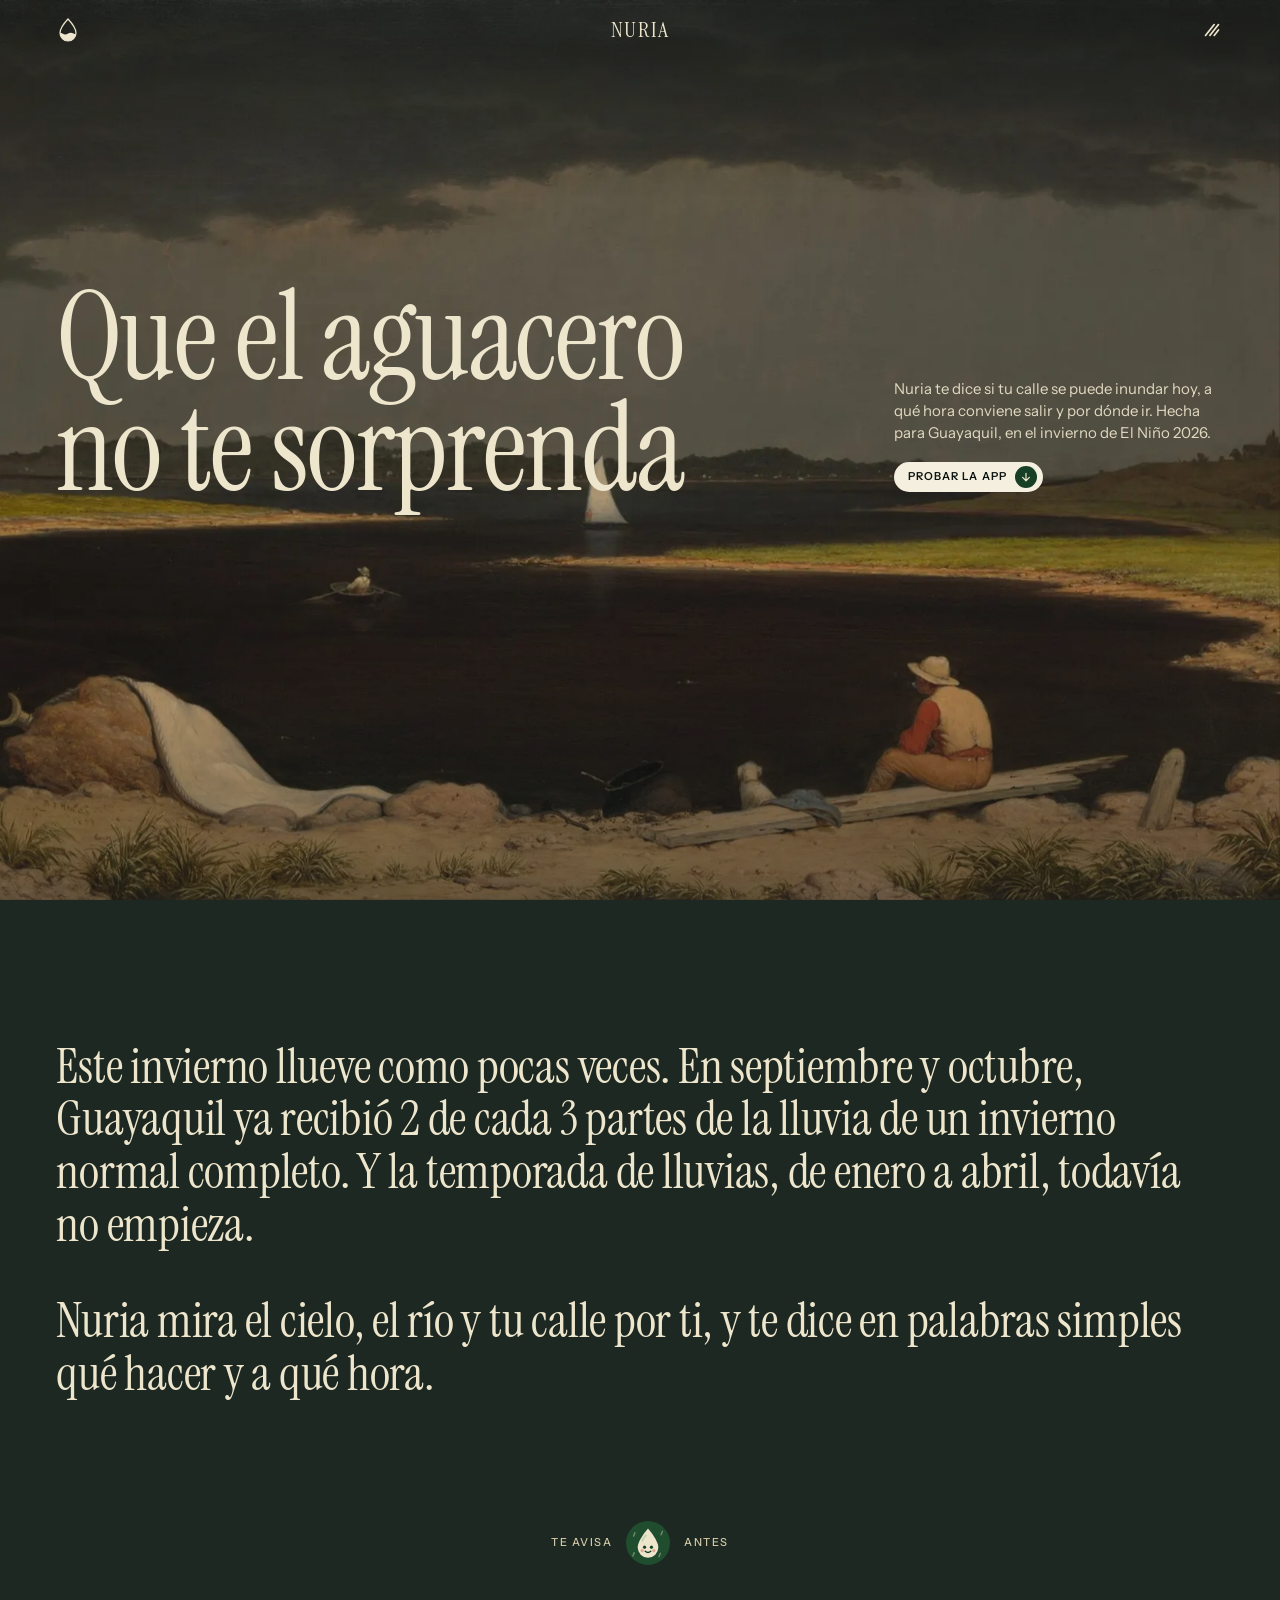
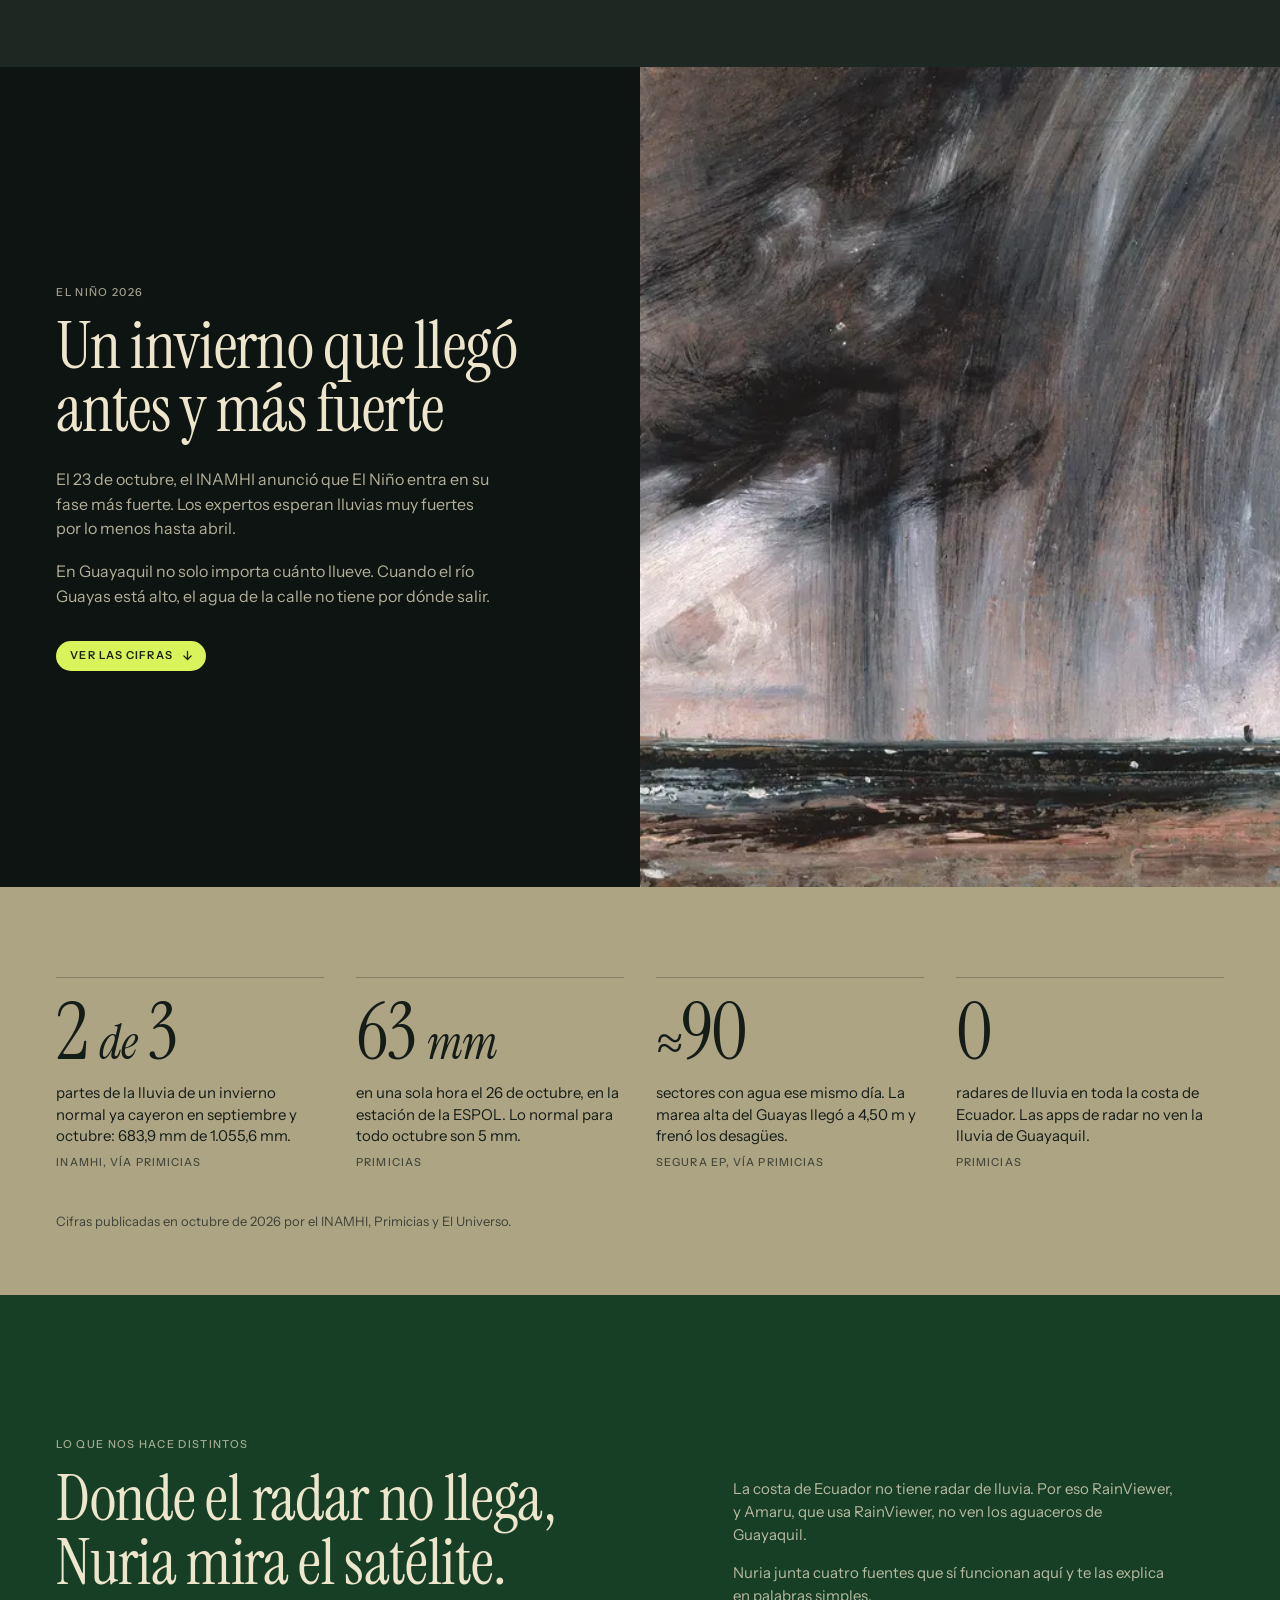
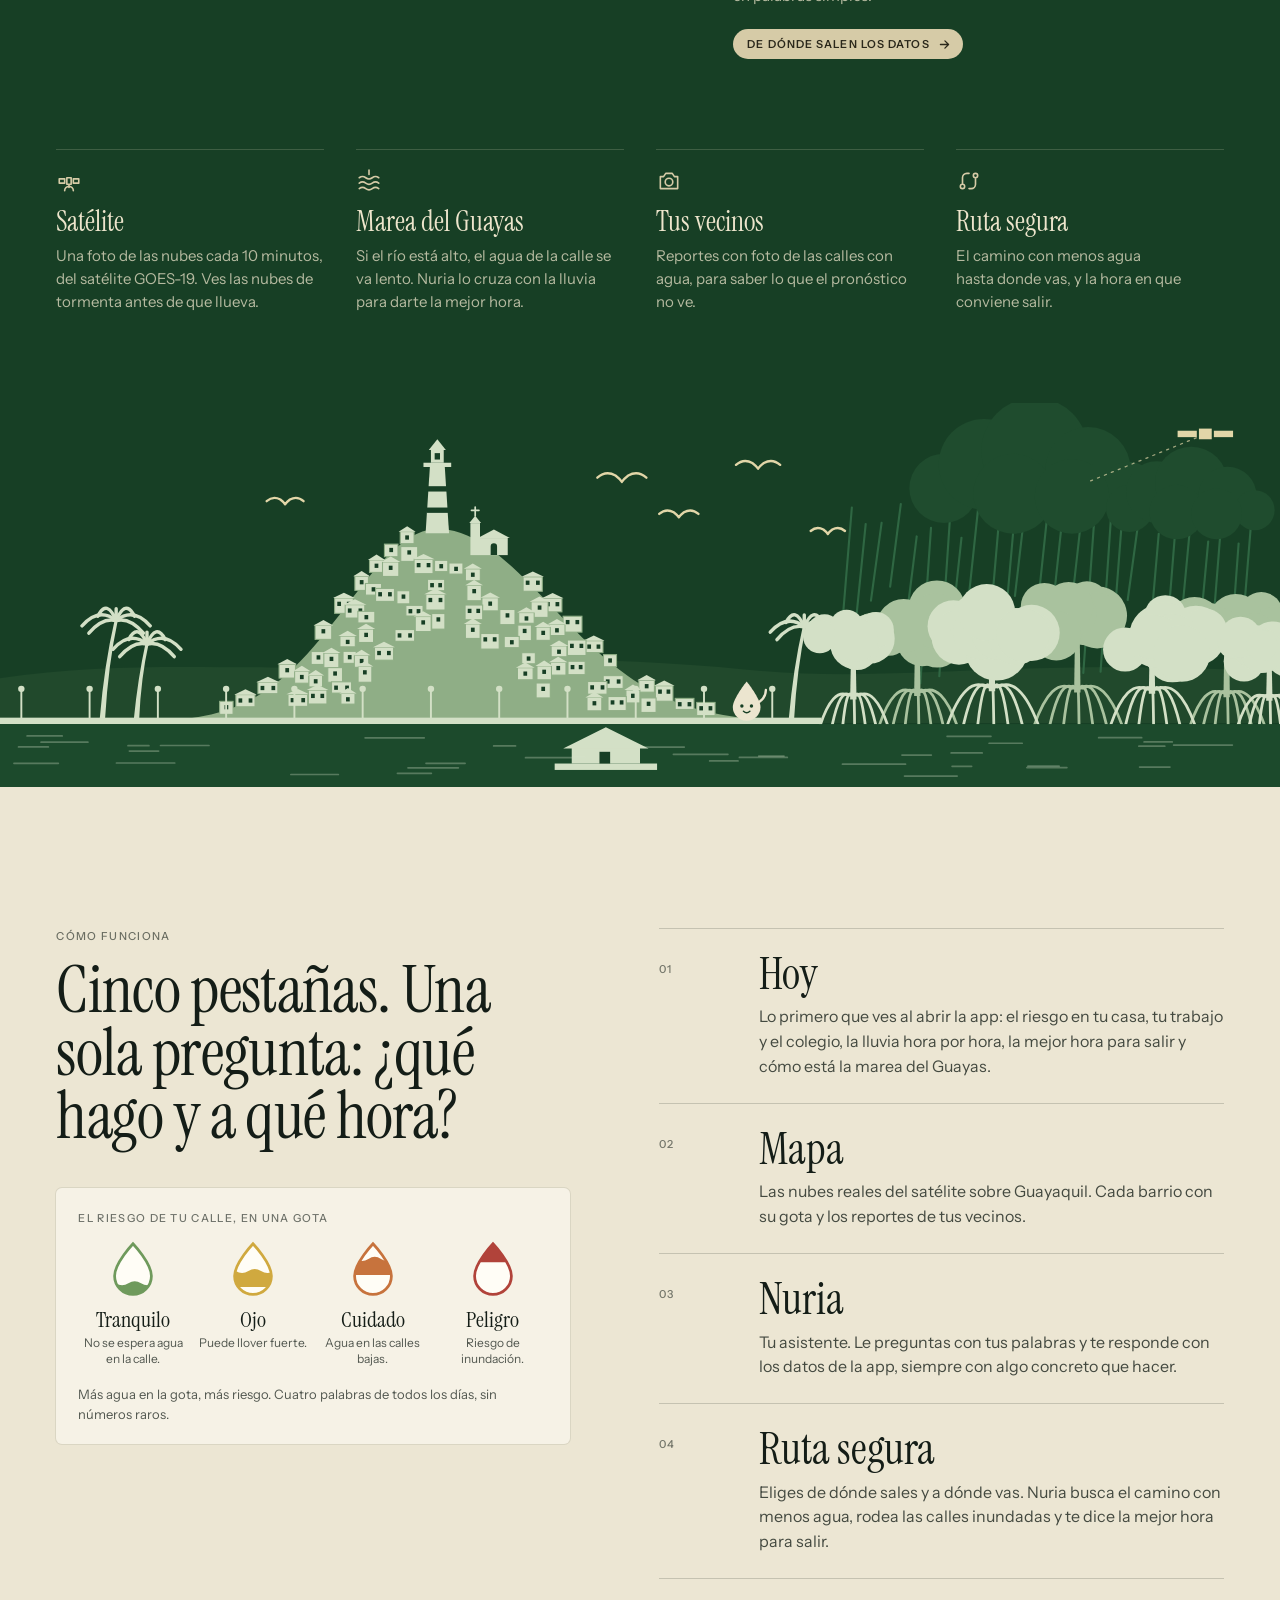
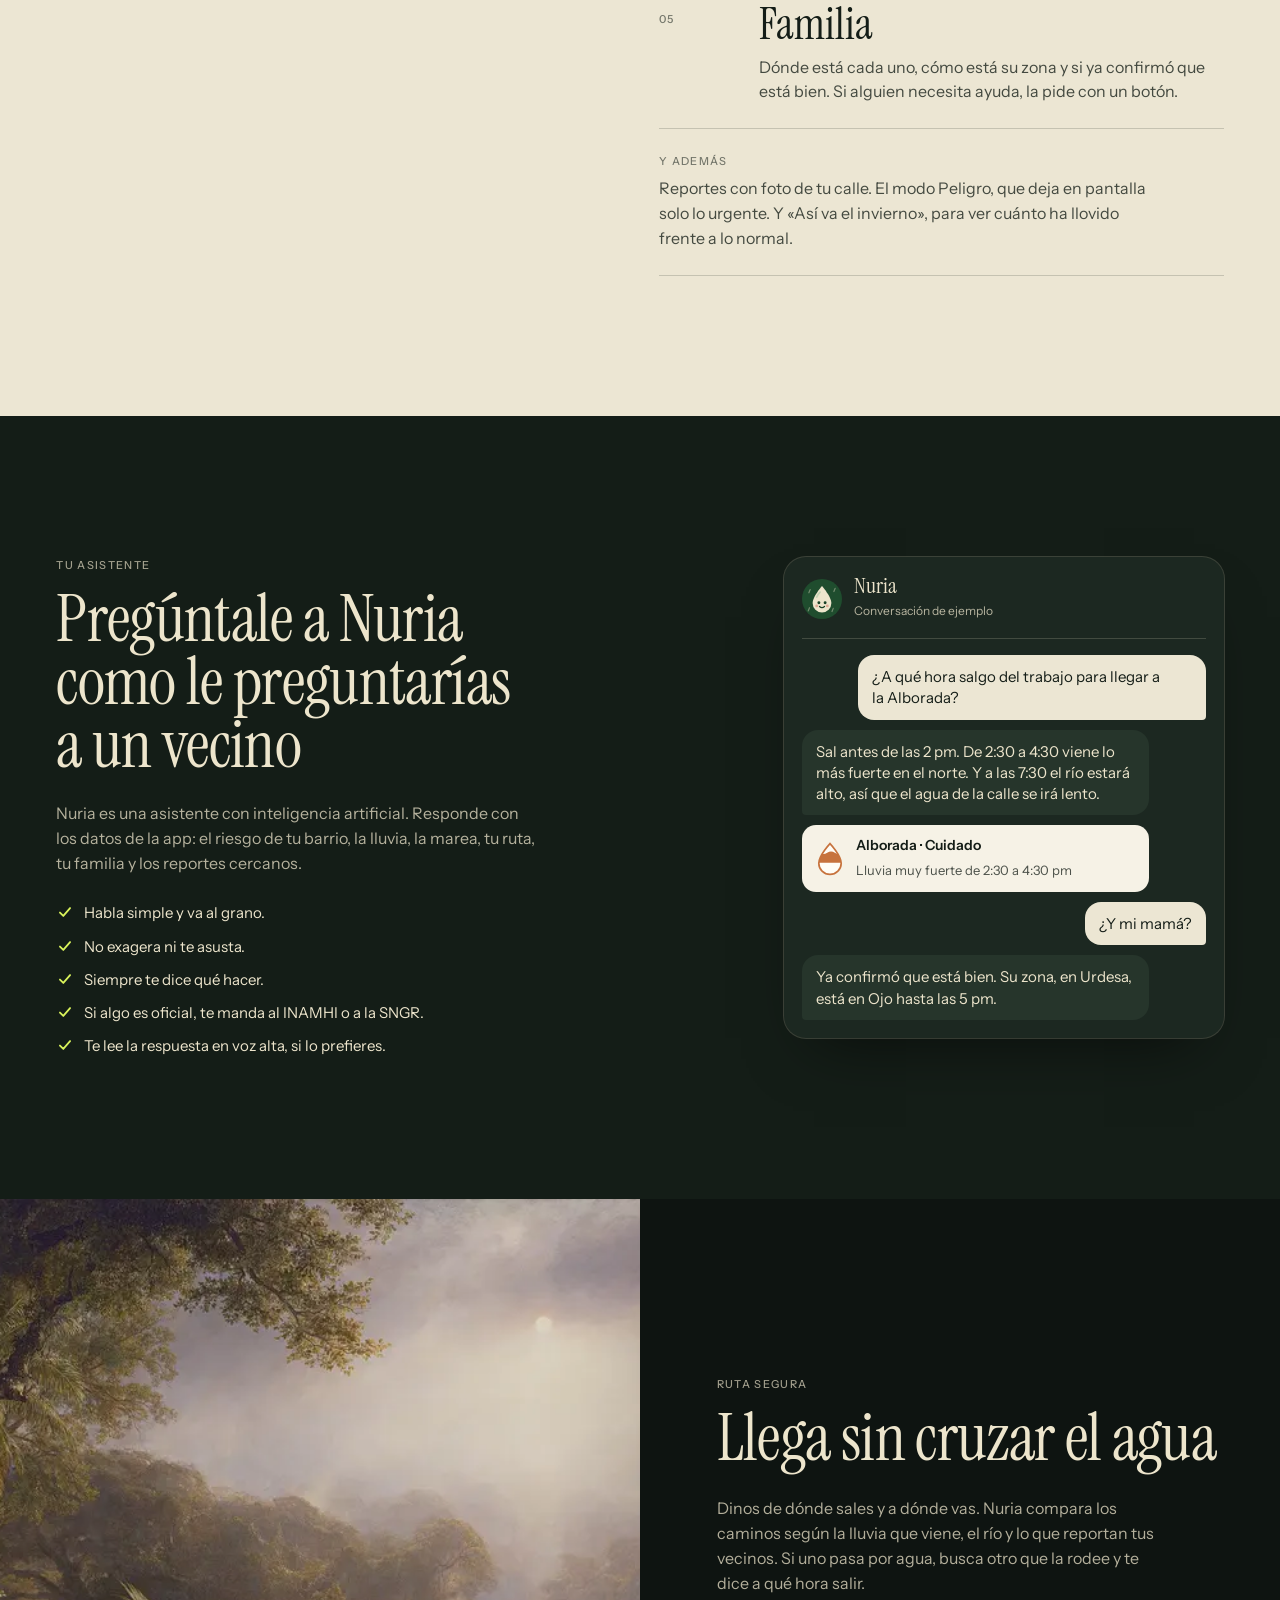
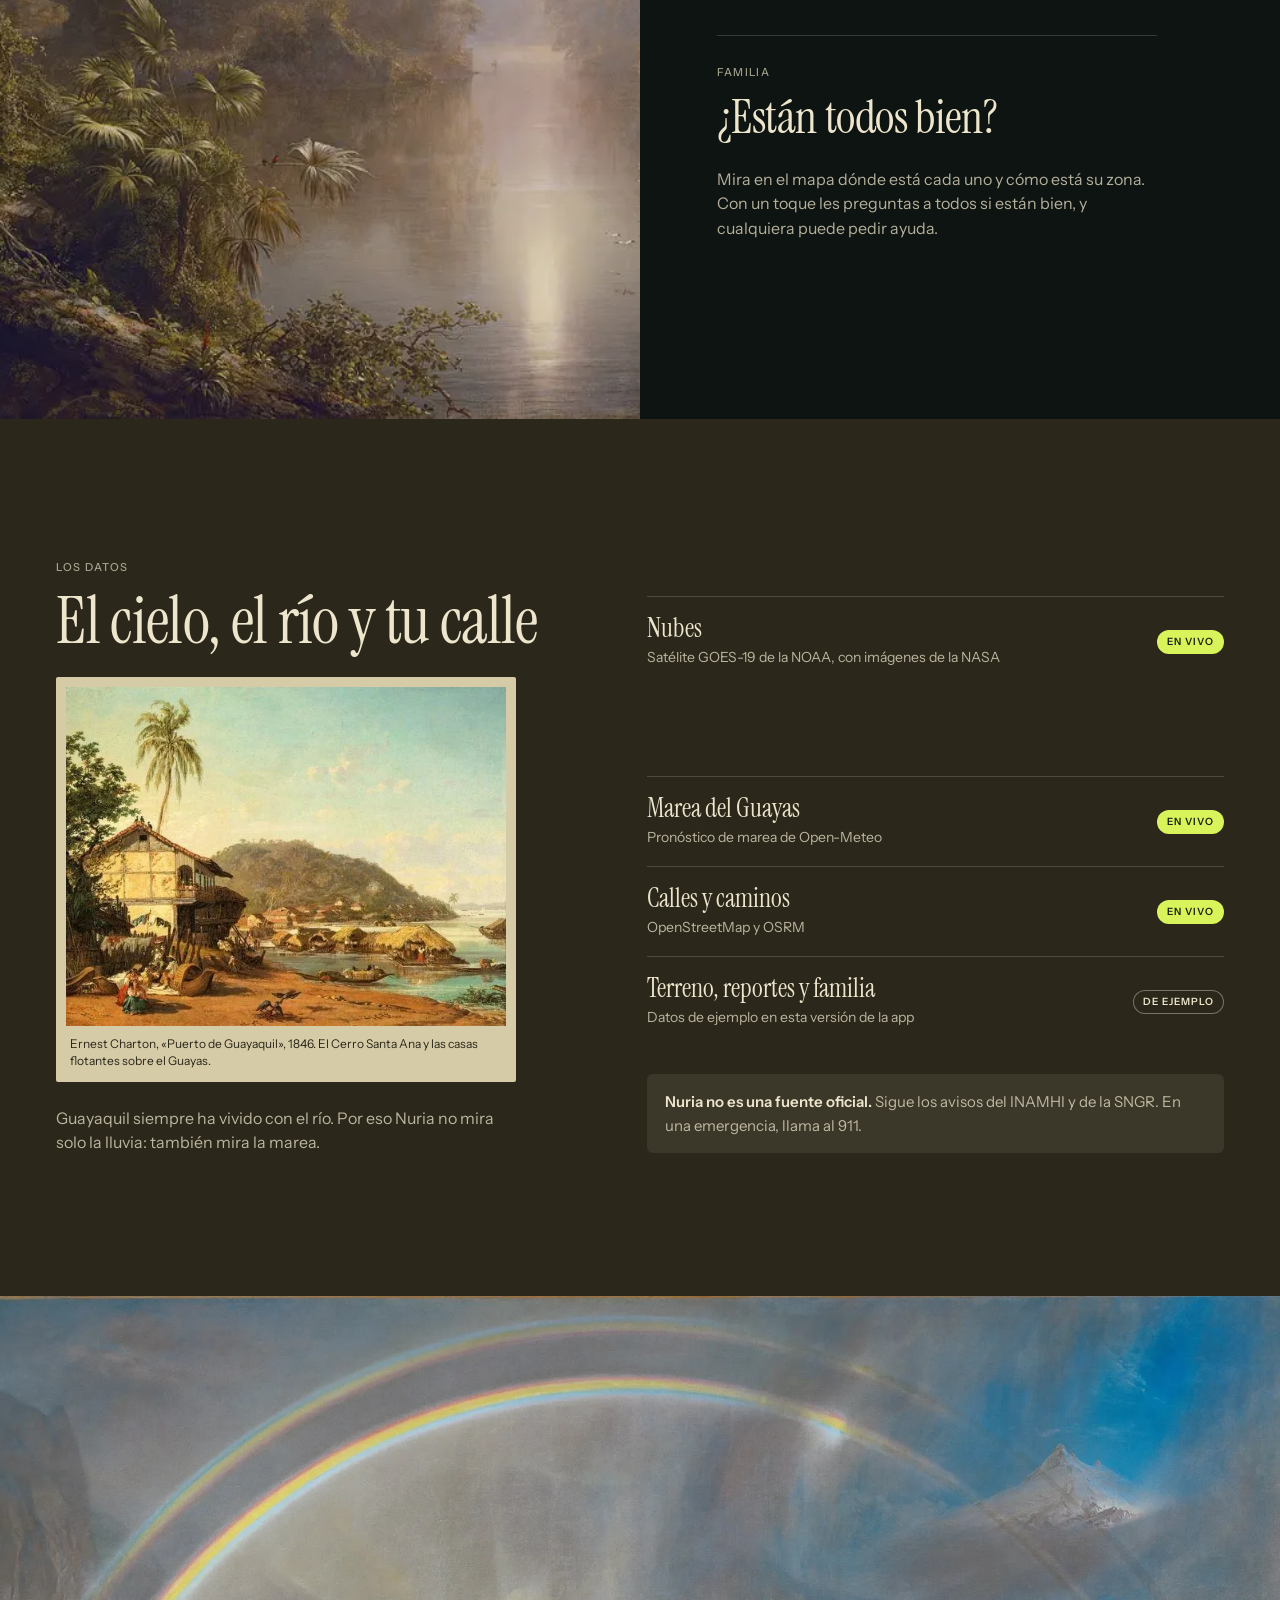
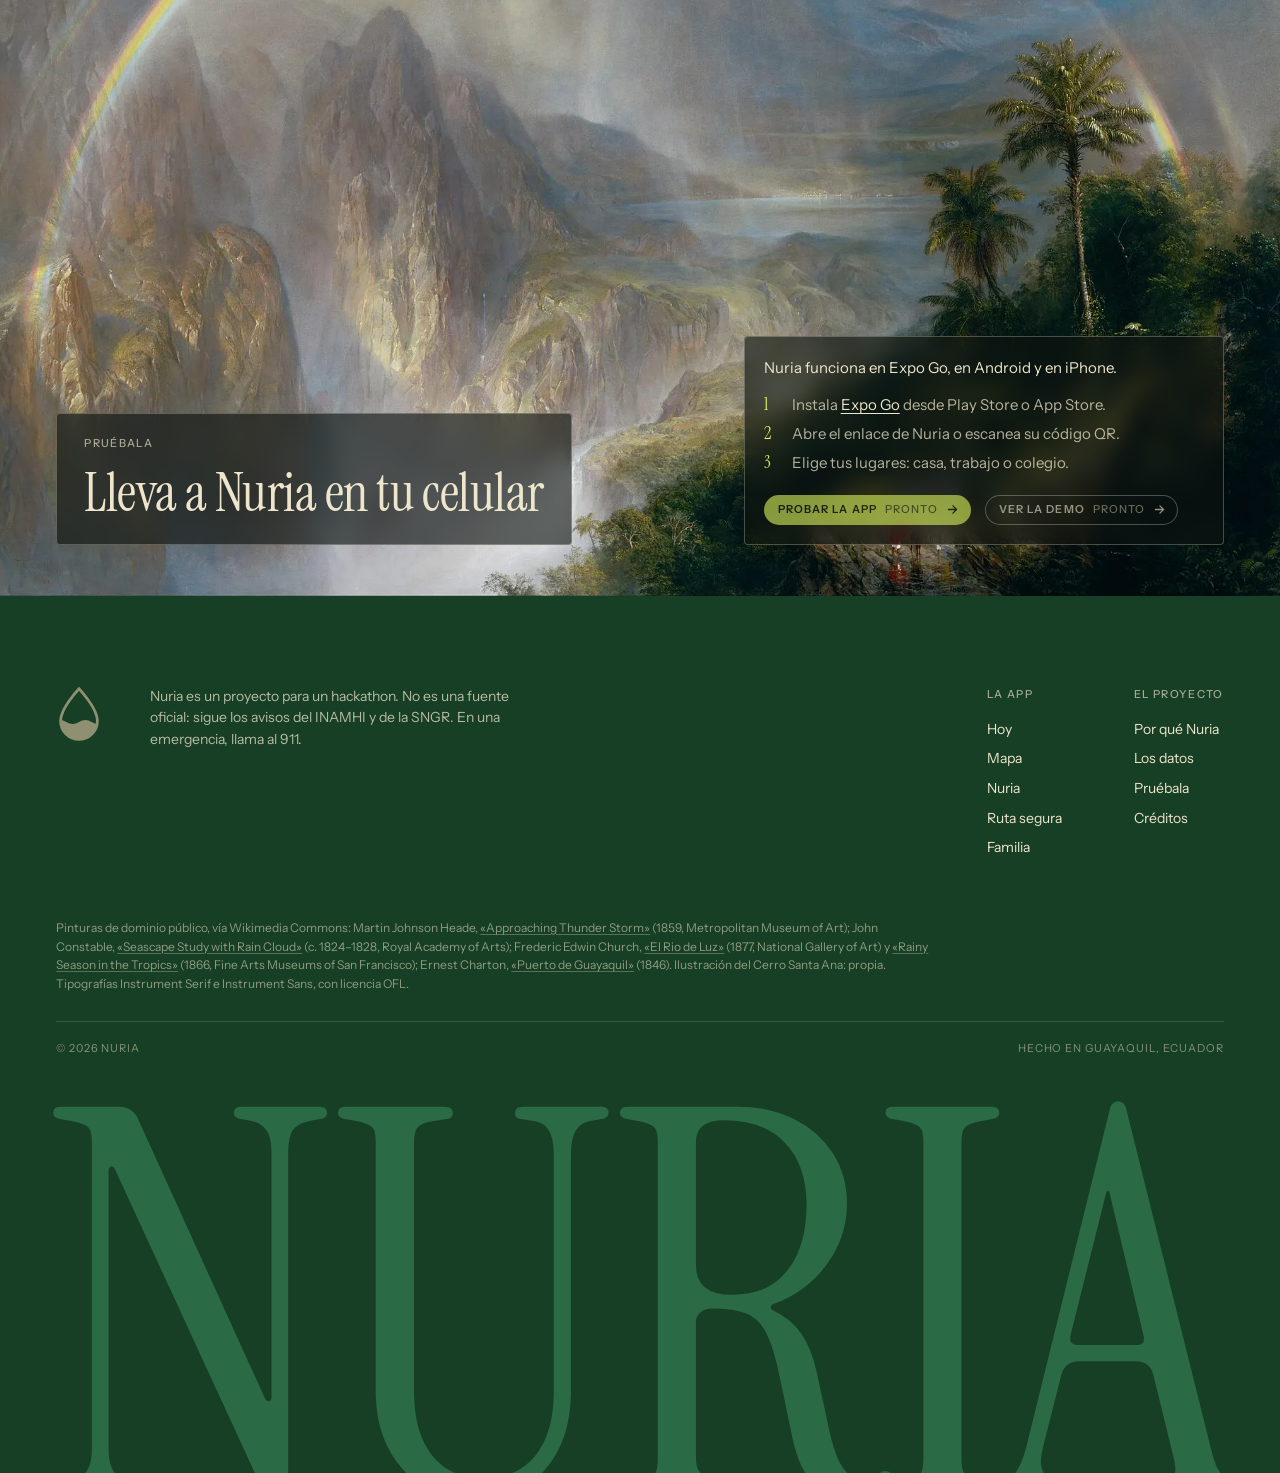
==== site/index.html @ 7e858685 "build: serve the landing page from Cloudflare Workers static assets on the Free plan The site moves " ====
<!doctype html>
<html lang="es-EC">
<head>
  <meta charset="utf-8">
  <meta name="viewport" content="width=device-width, initial-scale=1, viewport-fit=cover">
  <title>Nuria · Que el aguacero no te sorprenda</title>
  <meta name="description" content="Nuria te dice si tu calle se puede inundar hoy, a qué hora conviene salir y por dónde ir. Hecha para Guayaquil, en el invierno de El Niño 2026.">
  <meta name="theme-color" media="(prefers-color-scheme: light)" content="#1d211c">
  <meta name="theme-color" media="(prefers-color-scheme: dark)" content="#1d211c">
  <meta property="og:type" content="website">
  <meta property="og:title" content="Nuria · Que el aguacero no te sorprenda">
  <meta property="og:description" content="Si tu calle se puede inundar hoy, a qué hora salir y por dónde ir. Para Guayaquil, en el invierno de El Niño 2026.">
  <meta property="og:url" content="https://nuria-landing.vinci-espol-bot.workers.dev/">
  <meta property="og:image" content="https://nuria-landing.vinci-espol-bot.workers.dev/assets/img/og.jpg">
  <meta property="og:locale" content="es_EC">
  <meta name="twitter:card" content="summary_large_image">
  <link rel="icon" href="assets/icon.svg" type="image/svg+xml">
  <link rel="apple-touch-icon" href="assets/apple-touch-icon.png">
  <link rel="preload" href="assets/fonts/instrument-serif.woff2" as="font" type="font/woff2" crossorigin>
  <link rel="preload" href="assets/fonts/instrument-sans.woff2" as="font" type="font/woff2" crossorigin>
  <link rel="stylesheet" href="styles.css">
  <script>document.documentElement.classList.add('js')</script>
  <script src="main.js" defer></script>
</head>
<body>
  <svg class="sprite" aria-hidden="true">
    <defs>
      <clipPath id="drop-clip"><path d="M20 2C20 2 4 19 4 30a16 16 0 0 0 32 0C36 19 20 2 20 2Z"/></clipPath>
    </defs>
    <symbol id="mark" viewBox="0 0 40 48">
      <path clip-path="url(#drop-clip)" d="M-2 31q5.5-3.5 11 0t11 0 11 0 11 0V50H-2Z" fill="currentColor"/>
      <path d="M20 2C20 2 4 19 4 30a16 16 0 0 0 32 0C36 19 20 2 20 2Z" fill="none" stroke="currentColor" stroke-width="2.4"/>
    </symbol>
    <symbol id="nuria" viewBox="0 0 64 64">
      <circle cx="32" cy="32" r="32" fill="#1f4d2e"/>
      <path d="M13 17l-2 5M53 15l-2 5M50 47l-2 5M12 46l-2 5" stroke="#ede5cc" stroke-opacity=".4" stroke-width="2" stroke-linecap="round"/>
      <path d="M32 11S17 28 17 38.5a15 15 0 0 0 30 0C47 28 32 11 32 11Z" fill="#ede5cc"/>
      <path d="M23.5 29c1.5-3.5 3.5-6 5.5-8" stroke="#c4d3b4" stroke-width="2.6" fill="none" stroke-linecap="round"/>
      <circle cx="27" cy="38" r="2.3" fill="#173f25"/>
      <circle cx="37" cy="38" r="2.3" fill="#173f25"/>
      <circle cx="23.5" cy="43" r="2.3" fill="#d99a84" opacity=".8"/>
      <circle cx="40.5" cy="43" r="2.3" fill="#d99a84" opacity=".8"/>
      <path d="M28 44q4 3.4 8 0" stroke="#173f25" stroke-width="2" fill="none" stroke-linecap="round"/>
    </symbol>
    <symbol id="arrow-down" viewBox="0 0 16 16"><path d="M8 3v10M3.5 8.5 8 13l4.5-4.5" fill="none" stroke="currentColor" stroke-width="1.6" stroke-linecap="round" stroke-linejoin="round"/></symbol>
    <symbol id="arrow-right" viewBox="0 0 16 16"><path d="M3 8h10M8.5 3.5 13 8l-4.5 4.5" fill="none" stroke="currentColor" stroke-width="1.6" stroke-linecap="round" stroke-linejoin="round"/></symbol>
    <symbol id="check" viewBox="0 0 16 16"><path d="m3.5 8.5 3 3 6-7" fill="none" stroke="currentColor" stroke-width="1.6" stroke-linecap="round" stroke-linejoin="round"/></symbol>
    <symbol id="satellite" viewBox="0 0 24 24"><path d="M10 9h4v6h-4zM3 10h5v4H3zM16 10h5v4h-5zM12 15v3M8 21a4 4 0 0 1 8 0" fill="none" stroke="currentColor" stroke-width="1.5" stroke-linecap="round" stroke-linejoin="round"/></symbol>
    <symbol id="tide" viewBox="0 0 24 24"><path d="M3 9c2-1.5 4-1.5 6 0s4 1.5 6 0 4-1.5 6 0M3 14c2-1.5 4-1.5 6 0s4 1.5 6 0 4-1.5 6 0M3 19c2-1.5 4-1.5 6 0s4 1.5 6 0 4-1.5 6 0M12 2v4" fill="none" stroke="currentColor" stroke-width="1.5" stroke-linecap="round"/></symbol>
    <symbol id="camera" viewBox="0 0 24 24"><path d="M4 8h3l2-3h6l2 3h3v11H4zM12 9.5a3.5 3.5 0 1 0 0 7 3.5 3.5 0 0 0 0-7z" fill="none" stroke="currentColor" stroke-width="1.5" stroke-linejoin="round"/></symbol>
    <symbol id="route" viewBox="0 0 24 24"><path d="M6 19a2 2 0 1 0 0-4 2 2 0 0 0 0 4zM18 9a2 2 0 1 0 0-4 2 2 0 0 0 0 4zM6 15V9a4 4 0 0 1 4-4h2M18 9v6a4 4 0 0 1-4 4h-2" fill="none" stroke="currentColor" stroke-width="1.5" stroke-linecap="round"/></symbol>
  </svg>

  <header class="site-header">
    <a class="brand" href="#top" aria-label="Nuria, volver al inicio"><svg><use href="#mark"/></svg></a>
    <a class="wordmark" href="#top" tabindex="-1" aria-hidden="true">Nuria</a>
    <button class="menu-button" type="button" aria-haspopup="dialog" aria-controls="menu" aria-label="Abrir el menú">
      <svg viewBox="0 0 24 24"><path d="M6 17 14 7M10 17l8-10M14 17l4-5" fill="none" stroke="currentColor" stroke-width="1.6" stroke-linecap="round"/></svg>
    </button>
  </header>

  <dialog class="menu" id="menu" aria-label="Menú">
    <button class="menu-close" type="button" aria-label="Cerrar el menú">
      <svg viewBox="0 0 24 24"><path d="M6 6l12 12M18 6 6 18" fill="none" stroke="currentColor" stroke-width="1.6" stroke-linecap="round"/></svg>
    </button>
    <nav>
      <ul>
        <li><a href="#invierno">El invierno 2026</a></li>
        <li><a href="#distinto">Por qué Nuria</a></li>
        <li><a href="#como-funciona">Cómo funciona</a></li>
        <li><a href="#nuria">Habla con Nuria</a></li>
        <li><a href="#ruta">Ruta y familia</a></li>
        <li><a href="#datos">Los datos</a></li>
        <li><a href="#probar">Pruébala</a></li>
      </ul>
    </nav>
    <p class="menu-note">No es una fuente oficial. En una emergencia, llama al 911.</p>
  </dialog>

  <main>
    <section class="hero" id="top">
      <img class="hero-art" src="assets/img/hero-storm-1920.webp" srcset="assets/img/hero-storm-1000.webp 1000w, assets/img/hero-storm-1920.webp 1920w" sizes="(orientation: portrait) 160vh, 100vw" width="1920" height="1208" alt="Óleo de una tormenta que se acerca a una bahía; un hombre la mira sentado en la orilla." fetchpriority="high">
      <div class="hero-inner wrap">
        <h1 class="hero-title"><span>Que el aguacero</span> <span>no te sorprenda</span></h1>
        <div class="hero-side">
          <p>Nuria te dice si tu calle se puede inundar hoy, a qué hora conviene salir y por dónde ir. Hecha para Guayaquil, en el invierno de El Niño 2026.</p>
          <a class="pill" href="#probar">Probar la app <span class="pill-dot"><svg><use href="#arrow-down"/></svg></span></a>
        </div>
      </div>
    </section>

    <section class="manifesto">
      <div class="wrap">
        <p class="statement reveal">Este invierno llueve como pocas veces. En septiembre y octubre, Guayaquil ya recibió 2 de cada 3 partes de la lluvia de un invierno normal completo. Y la temporada de lluvias, de enero a abril, todavía no empieza.</p>
        <p class="statement reveal">Nuria mira el cielo, el río y tu calle por ti, y te dice en palabras simples qué hacer y a qué hora.</p>
        <p class="emblem reveal"><span>Te avisa</span> <svg><use href="#nuria"/></svg> <span>antes</span></p>
      </div>
    </section>

    <section class="split" id="invierno">
      <div class="split-text">
        <p class="label">El Niño 2026</p>
        <h2 class="title">Un invierno que llegó antes y más fuerte</h2>
        <p>El 23 de octubre, el INAMHI anunció que El Niño entra en su fase más fuerte. Los expertos esperan lluvias muy fuertes por lo menos hasta abril.</p>
        <p>En Guayaquil no solo importa cuánto llueve. Cuando el río Guayas está alto, el agua de la calle no tiene por dónde salir.</p>
        <a class="pill pill--lime" href="#cifras">Ver las cifras <svg><use href="#arrow-down"/></svg></a>
      </div>
      <figure class="split-art reveal-art">
        <img src="assets/img/rain-sea-1600.webp" srcset="assets/img/rain-sea-900.webp 900w, assets/img/rain-sea-1600.webp 1600w" sizes="(min-width: 900px) 50vw, 100vw" width="1600" height="1158" loading="lazy" decoding="async" alt="Óleo de un aguacero que cae sobre el mar desde una nube oscura.">
      </figure>
    </section>

    <section class="stats" id="cifras" aria-label="Las cifras del invierno">
      <ul class="wrap stats-grid">
        <li class="reveal">
          <p class="stat-figure">2 <em>de</em> 3</p>
          <p>partes de la lluvia de un invierno normal ya cayeron en septiembre y octubre: 683,9&nbsp;mm de 1.055,6&nbsp;mm.</p>
          <p class="stat-source">INAMHI, vía Primicias</p>
        </li>
        <li class="reveal">
          <p class="stat-figure">63 <em>mm</em></p>
          <p>en una sola hora el 26 de octubre, en la estación de la ESPOL. Lo normal para todo octubre son 5&nbsp;mm.</p>
          <p class="stat-source">Primicias</p>
        </li>
        <li class="reveal">
          <p class="stat-figure"><em>≈</em>90</p>
          <p>sectores con agua ese mismo día. La marea alta del Guayas llegó a 4,50&nbsp;m y frenó los desagües.</p>
          <p class="stat-source">Segura EP, vía Primicias</p>
        </li>
        <li class="reveal">
          <p class="stat-figure">0</p>
          <p>radares de lluvia en toda la costa de Ecuador. Las apps de radar no ven la lluvia de Guayaquil.</p>
          <p class="stat-source">Primicias</p>
        </li>
      </ul>
      <p class="wrap stats-note">Cifras publicadas en octubre de 2026 por el INAMHI, Primicias y El Universo.</p>
    </section>

    <section class="distinct" id="distinto">
      <div class="wrap">
        <p class="label">Lo que nos hace distintos</p>
        <div class="two-col">
          <h2 class="title title--statement reveal">Donde el radar no llega, Nuria mira el satélite.</h2>
          <div class="two-col-side reveal">
            <p>La costa de Ecuador no tiene radar de lluvia. Por eso RainViewer, y Amaru, que usa RainViewer, no ven los aguaceros de Guayaquil.</p>
            <p>Nuria junta cuatro fuentes que sí funcionan aquí y te las explica en palabras simples.</p>
            <a class="pill pill--khaki" href="#datos">De dónde salen los datos <svg><use href="#arrow-right"/></svg></a>
          </div>
        </div>
        <ul class="pillars">
          <li class="reveal">
            <svg class="pillar-icon"><use href="#satellite"/></svg>
            <h3>Satélite</h3>
            <p>Una foto de las nubes cada 10&nbsp;minutos, del satélite GOES-19. Ves las nubes de tormenta antes de que llueva.</p>
          </li>
          <li class="reveal">
            <svg class="pillar-icon"><use href="#tide"/></svg>
            <h3>Marea del Guayas</h3>
            <p>Si el río está alto, el agua de la calle se va lento. Nuria lo cruza con la lluvia para darte la mejor hora.</p>
          </li>
          <li class="reveal">
            <svg class="pillar-icon"><use href="#camera"/></svg>
            <h3>Tus vecinos</h3>
            <p>Reportes con foto de las calles con agua, para saber lo que el pronóstico no ve.</p>
          </li>
          <li class="reveal">
            <svg class="pillar-icon"><use href="#route"/></svg>
            <h3>Ruta segura</h3>
            <p>El camino con menos agua hasta donde vas, y la hora en que conviene salir.</p>
          </li>
        </ul>
      </div>
      <img class="distinct-art" src="assets/img/cerro-santa-ana.svg" width="1200" height="360" loading="lazy" alt="Ilustración del Cerro Santa Ana con el faro y las casas de Las Peñas, el malecón, el río Guayas y el manglar bajo un aguacero.">
    </section>

    <section class="how" id="como-funciona">
      <div class="wrap how-grid">
        <div class="how-intro">
          <p class="label">Cómo funciona</p>
          <h2 class="title">Cinco pestañas. Una sola pregunta: ¿qué hago y a qué hora?</h2>
          <div class="levels-card">
            <p class="label">El riesgo de tu calle, en una gota</p>
            <ul class="levels">
              <li style="--level: .22; --tone: var(--tranquilo)">
                <svg class="drop" viewBox="0 0 40 48" aria-hidden="true"><path class="drop-bg" d="M20 2C20 2 4 19 4 30a16 16 0 0 0 32 0C36 19 20 2 20 2Z"/><g clip-path="url(#drop-clip)"><path class="drop-water" d="M-6 46q5.5-3.5 11 0t11 0 11 0 11 0 11 0V60H-6Z"/></g><path class="drop-line" d="M20 2C20 2 4 19 4 30a16 16 0 0 0 32 0C36 19 20 2 20 2Z"/></svg>
                <strong>Tranquilo</strong><span>No se espera agua en la calle.</span>
              </li>
              <li style="--level: .46; --tone: var(--ojo)">
                <svg class="drop" viewBox="0 0 40 48" aria-hidden="true"><path class="drop-bg" d="M20 2C20 2 4 19 4 30a16 16 0 0 0 32 0C36 19 20 2 20 2Z"/><g clip-path="url(#drop-clip)"><path class="drop-water" d="M-6 46q5.5-3.5 11 0t11 0 11 0 11 0 11 0V60H-6Z"/></g><path class="drop-line" d="M20 2C20 2 4 19 4 30a16 16 0 0 0 32 0C36 19 20 2 20 2Z"/></svg>
                <strong>Ojo</strong><span>Puede llover fuerte.</span>
              </li>
              <li style="--level: .7; --tone: var(--cuidado)">
                <svg class="drop" viewBox="0 0 40 48" aria-hidden="true"><path class="drop-bg" d="M20 2C20 2 4 19 4 30a16 16 0 0 0 32 0C36 19 20 2 20 2Z"/><g clip-path="url(#drop-clip)"><path class="drop-water" d="M-6 46q5.5-3.5 11 0t11 0 11 0 11 0 11 0V60H-6Z"/></g><path class="drop-line" d="M20 2C20 2 4 19 4 30a16 16 0 0 0 32 0C36 19 20 2 20 2Z"/></svg>
                <strong>Cuidado</strong><span>Agua en las calles bajas.</span>
              </li>
              <li style="--level: .95; --tone: var(--peligro)">
                <svg class="drop" viewBox="0 0 40 48" aria-hidden="true"><path class="drop-bg" d="M20 2C20 2 4 19 4 30a16 16 0 0 0 32 0C36 19 20 2 20 2Z"/><g clip-path="url(#drop-clip)"><path class="drop-water" d="M-6 46q5.5-3.5 11 0t11 0 11 0 11 0 11 0V60H-6Z"/></g><path class="drop-line" d="M20 2C20 2 4 19 4 30a16 16 0 0 0 32 0C36 19 20 2 20 2Z"/></svg>
                <strong>Peligro</strong><span>Riesgo de inundación.</span>
              </li>
            </ul>
            <p class="levels-note">Más agua en la gota, más riesgo. Cuatro palabras de todos los días, sin números raros.</p>
          </div>
        </div>
        <ol class="tabs">
          <li class="reveal">
            <span class="tab-number">01</span>
            <h3>Hoy</h3>
            <p>Lo primero que ves al abrir la app: el riesgo en tu casa, tu trabajo y el colegio, la lluvia hora por hora, la mejor hora para salir y cómo está la marea del Guayas.</p>
          </li>
          <li class="reveal">
            <span class="tab-number">02</span>
            <h3>Mapa</h3>
            <p>Las nubes reales del satélite sobre Guayaquil. Cada barrio con su gota y los reportes de tus vecinos.</p>
          </li>
          <li class="reveal">
            <span class="tab-number">03</span>
            <h3>Nuria</h3>
            <p>Tu asistente. Le preguntas con tus palabras y te responde con los datos de la app, siempre con algo concreto que hacer.</p>
          </li>
          <li class="reveal">
            <span class="tab-number">04</span>
            <h3>Ruta segura</h3>
            <p>Eliges de dónde sales y a dónde vas. Nuria busca el camino con menos agua, rodea las calles inundadas y te dice la mejor hora para salir.</p>
          </li>
          <li class="reveal">
            <span class="tab-number">05</span>
            <h3>Familia</h3>
            <p>Dónde está cada uno, cómo está su zona y si ya confirmó que está bien. Si alguien necesita ayuda, la pide con un botón.</p>
          </li>
          <li class="tabs-extra reveal">
            <span class="tab-number">Y además</span>
            <p>Reportes con foto de tu calle. El modo Peligro, que deja en pantalla solo lo urgente. Y «Así va el invierno», para ver cuánto ha llovido frente a lo normal.</p>
          </li>
        </ol>
      </div>
    </section>

    <section class="assistant" id="nuria">
      <div class="wrap assistant-grid">
        <div class="assistant-text">
          <p class="label">Tu asistente</p>
          <h2 class="title">Pregúntale a Nuria como le preguntarías a un vecino</h2>
          <p>Nuria es una asistente con inteligencia artificial. Responde con los datos de la app: el riesgo de tu barrio, la lluvia, la marea, tu ruta, tu familia y los reportes cercanos.</p>
          <ul class="traits">
            <li><svg><use href="#check"/></svg>Habla simple y va al grano.</li>
            <li><svg><use href="#check"/></svg>No exagera ni te asusta.</li>
            <li><svg><use href="#check"/></svg>Siempre te dice qué hacer.</li>
            <li><svg><use href="#check"/></svg>Si algo es oficial, te manda al INAMHI o a la SNGR.</li>
            <li><svg><use href="#check"/></svg>Te lee la respuesta en voz alta, si lo prefieres.</li>
          </ul>
        </div>
        <div class="chat" aria-label="Conversación de ejemplo con Nuria">
          <div class="chat-head">
            <svg class="avatar"><use href="#nuria"/></svg>
            <div><strong>Nuria</strong><span>Conversación de ejemplo</span></div>
          </div>
          <ol class="chat-log">
            <li class="bubble bubble--me reveal">¿A qué hora salgo del trabajo para llegar a la Alborada?</li>
            <li class="bubble reveal">Sal antes de las 2&nbsp;pm. De 2:30 a 4:30 viene lo más fuerte en el norte. Y a las 7:30 el río estará alto, así que el agua de la calle se irá lento.</li>
            <li class="chat-card reveal">
              <svg class="drop drop--small" viewBox="0 0 40 48" aria-hidden="true" style="--level: .7; --tone: var(--cuidado)"><path class="drop-bg" d="M20 2C20 2 4 19 4 30a16 16 0 0 0 32 0C36 19 20 2 20 2Z"/><g clip-path="url(#drop-clip)"><path class="drop-water" d="M-6 46q5.5-3.5 11 0t11 0 11 0 11 0 11 0V60H-6Z"/></g><path class="drop-line" d="M20 2C20 2 4 19 4 30a16 16 0 0 0 32 0C36 19 20 2 20 2Z"/></svg>
              <div><strong>Alborada · Cuidado</strong><span>Lluvia muy fuerte de 2:30 a 4:30&nbsp;pm</span></div>
            </li>
            <li class="bubble bubble--me reveal">¿Y mi mamá?</li>
            <li class="bubble reveal">Ya confirmó que está bien. Su zona, en Urdesa, está en Ojo hasta las 5&nbsp;pm.</li>
          </ol>
        </div>
      </div>
    </section>

    <section class="split split--flip" id="ruta">
      <div class="split-text">
        <p class="label">Ruta segura</p>
        <h2 class="title">Llega sin cruzar el agua</h2>
        <p>Dinos de dónde sales y a dónde vas. Nuria compara los caminos según la lluvia que viene, el río y lo que reportan tus vecinos. Si uno pasa por agua, busca otro que la rodee y te dice a qué hora salir.</p>
        <hr>
        <p class="label">Familia</p>
        <h3 class="title title--small">¿Están todos bien?</h3>
        <p>Mira en el mapa dónde está cada uno y cómo está su zona. Con un toque les preguntas a todos si están bien, y cualquiera puede pedir ayuda.</p>
      </div>
      <figure class="split-art reveal-art">
        <img src="assets/img/river-light-1920.webp" srcset="assets/img/river-light-1000.webp 1000w, assets/img/river-light-1920.webp 1920w" sizes="(min-width: 900px) 50vw, 100vw" width="1920" height="1230" loading="lazy" decoding="async" alt="Óleo de un río tropical entre la selva, con la luz del sol reflejada en el agua.">
      </figure>
    </section>

    <section class="data" id="datos">
      <div class="wrap">
        <p class="label">Los datos</p>
        <div class="data-grid">
          <div class="data-intro">
            <h2 class="title">El cielo, el río y tu calle</h2>
            <figure class="framed reveal">
              <img src="assets/img/guayaquil-1846.webp" width="551" height="424" loading="lazy" decoding="async" alt="Óleo del puerto de Guayaquil en 1846, con el Cerro Santa Ana al fondo y casas flotantes en el río.">
              <figcaption>Ernest Charton, «Puerto de Guayaquil», 1846. El Cerro Santa Ana y las casas flotantes sobre el Guayas.</figcaption>
            </figure>
            <p>Guayaquil siempre ha vivido con el río. Por eso Nuria no mira solo la lluvia: también mira la marea.</p>
          </div>
          <div>
            <ul class="sources">
              <li class="reveal"><span class="source-what">Nubes</span><span class="source-from">Satélite GOES-19 de la NOAA, con imágenes de la NASA</span><span class="tag tag--live">En vivo</span></li>
              <li class="reveal"><span class="source-what">Lluvia hora por hora</span><span class="source-from">Pronóstico de Open-Meteo</span><span class="tag tag--live">En vivo</span></li>
              <li class="reveal"><span class="source-what">Marea del Guayas</span><span class="source-from">Pronóstico de marea de Open-Meteo</span><span class="tag tag--live">En vivo</span></li>
              <li class="reveal"><span class="source-what">Calles y caminos</span><span class="source-from">OpenStreetMap y OSRM</span><span class="tag tag--live">En vivo</span></li>
              <li class="reveal"><span class="source-what">Terreno, reportes y familia</span><span class="source-from">Datos de ejemplo en esta versión de la app</span><span class="tag">De ejemplo</span></li>
            </ul>
            <p class="official reveal"><strong>Nuria no es una fuente oficial.</strong> Sigue los avisos del INAMHI y de la SNGR. En una emergencia, llama al 911.</p>
          </div>
        </div>
      </div>
    </section>

    <section class="cta" id="probar">
      <img class="cta-art" src="assets/img/rainy-season-1920.webp" srcset="assets/img/rainy-season-1000.webp 1000w, assets/img/rainy-season-1920.webp 1920w" sizes="(orientation: portrait) 150vh, 100vw" width="1920" height="1273" loading="lazy" decoding="async" alt="Óleo de un valle tropical bajo la lluvia, con un arcoíris doble sobre las montañas y las palmeras.">
      <div class="wrap cta-cards">
        <div class="cta-card cta-card--title reveal">
          <p class="label">Pruébala</p>
          <h2 class="title">Lleva a Nuria en tu celular</h2>
        </div>
        <div class="cta-card reveal">
          <p>Nuria funciona en Expo Go, en Android y en iPhone.</p>
          <ol class="steps">
            <li>Instala <a href="https://expo.dev/go">Expo Go</a> desde Play Store o App Store.</li>
            <li>Abre el enlace de Nuria o escanea su código QR.</li>
            <li>Elige tus lugares: casa, trabajo o colegio.</li>
          </ol>
          <div class="cta-actions">
            <a class="pill pill--lime" data-link="app">Probar la app <span class="soon">pronto</span><svg><use href="#arrow-right"/></svg></a>
            <a class="pill pill--ghost" data-link="demo">Ver la demo <span class="soon">pronto</span><svg><use href="#arrow-right"/></svg></a>
          </div>
        </div>
      </div>
    </section>
  </main>

  <footer class="footer">
    <div class="wrap footer-top">
      <svg class="footer-mark"><use href="#mark"/></svg>
      <p class="footer-note">Nuria es un proyecto para un hackathon. No es una fuente oficial: sigue los avisos del INAMHI y de la SNGR. En una emergencia, llama al 911.</p>
      <nav class="footer-nav" aria-label="Pie de página">
        <div>
          <p class="label">La app</p>
          <ul>
            <li><a href="#como-funciona">Hoy</a></li>
            <li><a href="#como-funciona">Mapa</a></li>
            <li><a href="#nuria">Nuria</a></li>
            <li><a href="#ruta">Ruta segura</a></li>
            <li><a href="#ruta">Familia</a></li>
          </ul>
        </div>
        <div>
          <p class="label">El proyecto</p>
          <ul>
            <li><a href="#distinto">Por qué Nuria</a></li>
            <li><a href="#datos">Los datos</a></li>
            <li><a href="#probar">Pruébala</a></li>
            <li><a href="#creditos">Créditos</a></li>
          </ul>
        </div>
      </nav>
    </div>
    <div class="wrap footer-credits" id="creditos">
      <p>Pinturas de dominio público, vía Wikimedia Commons: Martin Johnson Heade, <a href="https://commons.wikimedia.org/wiki/File:Approaching_Thunder_Storm_(IA_mma_approaching_thunder_storm_11050).jpg">«Approaching Thunder Storm»</a> (1859, Metropolitan Museum of Art); John Constable, <a href="https://commons.wikimedia.org/wiki/File:Constable_-_Seascape_Study_with_Rain_Cloud.jpg">«Seascape Study with Rain Cloud»</a> (c. 1824–1828, Royal Academy of Arts); Frederic Edwin Church, <a href="https://commons.wikimedia.org/wiki/File:Frederic_Edwin_Church,_El_Rio_de_Luz_(The_River_of_Light),_1877,_NGA_50299.jpg">«El Rio de Luz»</a> (1877, National Gallery of Art) y <a href="https://commons.wikimedia.org/wiki/File:Frederic_Edwin_Church_-_Rainy_Season_in_the_Tropics_-_Google_Art_Project.jpg">«Rainy Season in the Tropics»</a> (1866, Fine Arts Museums of San Francisco); Ernest Charton, <a href="https://commons.wikimedia.org/wiki/File:Ernest_Charton_-_Puerto_de_Guayaquil.jpg">«Puerto de Guayaquil»</a> (1846). Ilustración del Cerro Santa Ana: propia. Tipografías Instrument Serif e Instrument Sans, con licencia OFL.</p>
    </div>
    <div class="wrap">
      <div class="footer-legal">
        <span>© 2026 Nuria</span>
        <span>Hecho en Guayaquil, Ecuador</span>
      </div>
    </div>
    <p class="footer-word" aria-hidden="true">Nuria</p>
  </footer>
</body>
</html>
---- site/styles.css ----
@font-face {
  font-family: "Instrument Serif";
  src: url("assets/fonts/instrument-serif.woff2") format("woff2");
  font-weight: 400;
  font-style: normal;
  font-display: swap;
}
@font-face {
  font-family: "Instrument Serif";
  src: url("assets/fonts/instrument-serif-italic.woff2") format("woff2");
  font-weight: 400;
  font-style: italic;
  font-display: swap;
}
@font-face {
  font-family: "Instrument Sans";
  src: url("assets/fonts/instrument-sans.woff2") format("woff2");
  font-weight: 400 600;
  font-stretch: 75% 100%;
  font-style: normal;
  font-display: swap;
}

:root {
  --ink: #0e1411;
  --forest-950: #141d17;
  --forest-900: #1c2821;
  --forest-800: #173f25;
  --forest-700: #1f4d2e;
  --olive-900: #2b281b;
  --olive-700: #4a4532;
  --khaki: #ada484;
  --khaki-200: #d6cba7;
  --parchment: #ece6d3;
  --cream: #ede5cc;
  --cream-dim: rgb(237 229 204 / 0.74);
  --cream-line: rgb(237 229 204 / 0.18);
  --lime: #d9f35b;
  --lime-ink: #18230c;
  --wordmark: #2a6a44;

  --tranquilo: #6f9a5c;
  --ojo: #d0a93f;
  --cuidado: #c7733d;
  --peligro: #b1433a;

  --serif: "Instrument Serif", "Times New Roman", serif;
  --sans: "Instrument Sans", system-ui, -apple-system, "Segoe UI", sans-serif;

  --ease-out: cubic-bezier(0.23, 1, 0.32, 1);
  --ease-in-out: cubic-bezier(0.77, 0, 0.175, 1);

  --gutter: clamp(20px, 4.4vw, 64px);
  --section-y: clamp(72px, 11vw, 152px);
}

*,
*::before,
*::after {
  box-sizing: border-box;
}

html {
  -webkit-tap-highlight-color: transparent;
  -webkit-text-size-adjust: 100%;
  text-size-adjust: 100%;
  /* the bounce past either end shows this color, so it matches the hero and the footer edges */
  background: var(--forest-800);
  overscroll-behavior-y: none;
  scroll-behavior: smooth;
  scroll-padding-top: 16px;
}

html:has(.menu[open]) {
  overflow: hidden;
}

body {
  margin: 0;
  background: var(--forest-900);
  color: var(--cream);
  font-family: var(--sans);
  font-size: 1rem;
  line-height: 1.55;
  font-synthesis: none;
  -webkit-font-smoothing: antialiased;
  -moz-osx-font-smoothing: grayscale;
}

img,
svg {
  display: block;
  max-width: 100%;
}

a {
  color: inherit;
}

p,
h1,
h2,
h3,
ul,
ol,
figure {
  margin: 0;
}

ul,
ol {
  padding: 0;
  list-style: none;
}

button {
  font: inherit;
  color: inherit;
  background: none;
  border: 0;
  padding: 0;
  cursor: pointer;
}

a,
button {
  touch-action: manipulation;
}

:focus-visible {
  outline: 2px solid var(--lime);
  outline-offset: 3px;
  border-radius: 4px;
}

.sprite {
  position: absolute;
  width: 0;
  height: 0;
  overflow: hidden;
}

.wrap {
  width: 100%;
  max-width: 1320px;
  margin-inline: auto;
  padding-left: max(var(--gutter), env(safe-area-inset-left));
  padding-right: max(var(--gutter), env(safe-area-inset-right));
}

.label {
  font-family: var(--sans);
  font-size: 0.6875rem;
  font-weight: 500;
  letter-spacing: 0.12em;
  text-transform: uppercase;
  opacity: 0.66;
  margin-bottom: 14px;
}

.title {
  font-family: var(--serif);
  font-weight: 400;
  font-size: clamp(2.5rem, 1.7rem + 3vw, 4.25rem);
  line-height: 0.96;
  letter-spacing: -0.01em;
  text-wrap: balance;
}

.title--small {
  font-size: clamp(2rem, 1.5rem + 1.8vw, 3rem);
}

/* pills: small and quiet like the reference, with a larger invisible hit area for thumbs */

.pill {
  position: relative;
  display: inline-flex;
  align-items: center;
  gap: 8px;
  min-height: 30px;
  padding: 4px 6px 4px 14px;
  border-radius: 999px;
  background: #f4efdf;
  color: var(--ink);
  font-size: 0.6875rem;
  font-weight: 600;
  letter-spacing: 0.1em;
  text-transform: uppercase;
  text-decoration: none;
  white-space: nowrap;
  user-select: none;
  -webkit-user-select: none;
  -webkit-touch-callout: none;
  transition: transform 160ms var(--ease-out), background-color 200ms ease;
}

.pill::after {
  content: "";
  position: absolute;
  inset: -8px -4px;
}

.pill:active {
  transform: scale(0.97);
}

.pill > svg {
  width: 13px;
  height: 13px;
  margin-right: 6px;
}

.pill-dot {
  display: grid;
  place-items: center;
  width: 22px;
  height: 22px;
  border-radius: 50%;
  background: var(--forest-800);
  color: var(--cream);
}

.pill-dot svg {
  width: 12px;
  height: 12px;
}

.pill--lime {
  background: var(--lime);
  color: var(--lime-ink);
}

.pill--khaki {
  background: var(--khaki-200);
  color: var(--olive-900);
}

.pill--ghost {
  background: transparent;
  color: var(--cream);
  box-shadow: inset 0 0 0 1px rgb(237 229 204 / 0.5);
}

.pill .soon {
  display: none;
}

.pill[aria-disabled="true"] {
  opacity: 0.6;
  cursor: default;
}

.pill[aria-disabled="true"] .soon {
  display: inline;
  font-weight: 500;
  opacity: 0.7;
}

/* header */

.site-header {
  position: absolute;
  inset: 0 0 auto;
  z-index: 10;
  display: grid;
  grid-template-columns: 1fr auto 1fr;
  align-items: center;
  padding-top: max(18px, env(safe-area-inset-top));
  /* lines up with .wrap: the header's containing block is the viewport, so 100% is its width */
  padding-left: max(var(--gutter), env(safe-area-inset-left), calc((100% - 1320px) / 2 + var(--gutter)));
  padding-right: max(var(--gutter), env(safe-area-inset-right), calc((100% - 1320px) / 2 + var(--gutter)));
  color: var(--cream);
}

.brand,
.menu-button {
  display: grid;
  place-items: center;
  width: 44px;
  height: 44px;
  margin: -10px;
  user-select: none;
  -webkit-user-select: none;
}

.brand svg {
  width: 20px;
  height: 24px;
}

.wordmark {
  font-family: var(--serif);
  font-size: 1.375rem;
  letter-spacing: 0.08em;
  text-transform: uppercase;
  text-decoration: none;
  line-height: 1;
}

.menu-button {
  justify-self: end;
  transition: transform 160ms var(--ease-out);
}

.menu-button:active {
  transform: scale(0.94);
}

.menu-button svg {
  width: 26px;
  height: 26px;
}

/* menu */

.menu {
  position: fixed;
  inset: 0;
  width: 100%;
  max-width: none;
  height: 100dvh;
  max-height: none;
  margin: 0;
  border: 0;
  padding: max(84px, calc(env(safe-area-inset-top) + 72px)) max(var(--gutter), env(safe-area-inset-right)) max(32px, env(safe-area-inset-bottom)) max(var(--gutter), env(safe-area-inset-left));
  background: var(--forest-800);
  color: var(--cream);
  overflow-y: auto;
  overscroll-behavior: contain;
  opacity: 0;
  transition: opacity 220ms var(--ease-out), overlay 220ms allow-discrete, display 220ms allow-discrete;
}

.menu[open] {
  display: flex;
  flex-direction: column;
  justify-content: space-between;
  opacity: 1;
}

@starting-style {
  .menu[open] {
    opacity: 0;
  }
}

.menu::backdrop {
  background: transparent;
}

.menu-close {
  position: absolute;
  top: max(8px, env(safe-area-inset-top));
  right: max(calc(var(--gutter) - 10px), env(safe-area-inset-right));
  display: grid;
  place-items: center;
  width: 44px;
  height: 44px;
  transition: transform 160ms var(--ease-out);
}

.menu-close:active {
  transform: scale(0.94);
}

.menu-close svg {
  width: 24px;
  height: 24px;
}

.menu li a {
  display: block;
  padding: 6px 0;
  font-family: var(--serif);
  font-size: clamp(2.4rem, 1.8rem + 3vw, 4rem);
  line-height: 1.05;
  text-decoration: none;
  user-select: none;
  -webkit-user-select: none;
  transition: opacity 300ms var(--ease-out), transform 300ms var(--ease-out);
}

@starting-style {
  .menu[open] li a {
    opacity: 0;
    transform: translateY(10px);
  }
}

.menu li:nth-child(2) a { transition-delay: 30ms; }
.menu li:nth-child(3) a { transition-delay: 60ms; }
.menu li:nth-child(4) a { transition-delay: 90ms; }
.menu li:nth-child(5) a { transition-delay: 120ms; }
.menu li:nth-child(6) a { transition-delay: 150ms; }
.menu li:nth-child(7) a { transition-delay: 180ms; }

.menu-note {
  margin-top: 32px;
  font-size: 0.875rem;
  color: var(--cream-dim);
}

/* hero */

.hero {
  position: relative;
  display: grid;
  min-height: 100svh;
  max-height: 1100px;
  overflow: hidden;
  background: #1d211c;
  isolation: isolate;
}

.hero-art {
  position: absolute;
  inset: 0;
  z-index: -2;
  width: 100%;
  height: 100%;
  object-fit: cover;
  object-position: 72% 50%;
}

.hero::before {
  content: "";
  position: absolute;
  inset: 0;
  z-index: -1;
  background:
    linear-gradient(to bottom, rgb(14 20 17 / 0.45), rgb(14 20 17 / 0) 22%),
    linear-gradient(to top, rgb(14 20 17 / 0.5), rgb(14 20 17 / 0) 40%);
}

.hero-inner {
  display: grid;
  align-content: center;
  gap: 28px;
  padding-top: 120px;
  padding-bottom: 22svh;
}

.hero-title {
  font-family: var(--serif);
  font-weight: 400;
  font-size: clamp(3.6rem, 1.6rem + 7.6vw, 8.5rem);
  line-height: 0.9;
  letter-spacing: -0.015em;
}

.hero-title span {
  display: block;
}

.hero-side {
  display: grid;
  justify-items: start;
  gap: 18px;
  max-width: 34ch;
}

.hero-side p {
  font-size: 1rem;
  line-height: 1.45;
  color: rgb(237 229 204 / 0.92);
  text-wrap: pretty;
}

@media (min-width: 900px) {
  .hero-inner {
    grid-template-columns: 1fr auto;
    align-items: end;
    column-gap: 48px;
    padding-bottom: 26vh;
  }

  .hero-side {
    max-width: 30ch;
    padding-bottom: 12px;
  }

  .hero-side p {
    font-size: 0.9375rem;
  }
}

/* manifesto */

.manifesto {
  padding-block: var(--section-y) clamp(56px, 8vw, 104px);
  background: var(--forest-900);
}

.statement {
  max-width: 30em;
  font-family: var(--serif);
  font-size: clamp(1.75rem, 1.1rem + 2.5vw, 3.05rem);
  line-height: 1.08;
  letter-spacing: -0.005em;
  color: var(--cream);
  text-wrap: pretty;
}

.statement + .statement {
  margin-top: 0.9em;
}

.emblem {
  display: flex;
  align-items: center;
  justify-content: center;
  gap: 14px;
  margin-top: clamp(64px, 10vw, 120px);
  font-size: 0.6875rem;
  font-weight: 500;
  letter-spacing: 0.14em;
  text-transform: uppercase;
  color: var(--khaki-200);
}

.emblem svg {
  width: 44px;
  height: 44px;
}

/* split: text panel + painting */

.split {
  display: grid;
  background: var(--ink);
}

.split-text {
  display: grid;
  align-content: center;
  justify-items: start;
  gap: 18px;
  padding: clamp(64px, 9vw, 120px) max(var(--gutter), env(safe-area-inset-right)) clamp(64px, 9vw, 120px) max(var(--gutter), env(safe-area-inset-left));
}

.split-text .label {
  margin-bottom: -4px;
}

.split-text .title {
  max-width: 11em;
  margin-bottom: 8px;
}

.split-text p:not(.label) {
  max-width: 40ch;
  color: var(--cream-dim);
  text-wrap: pretty;
}

.split-text .pill {
  margin-top: 14px;
}

.split-text hr {
  width: 100%;
  max-width: 40ch;
  height: 1px;
  margin: 22px 0 10px;
  border: 0;
  background: var(--cream-line);
}

.split-art {
  position: relative;
  min-height: 72vw;
  overflow: hidden;
}

.split-art img {
  position: absolute;
  inset: 0;
  width: 100%;
  height: 100%;
  object-fit: cover;
}

#invierno .split-art img {
  object-position: 58% 40%;
}

@media (min-width: 900px) {
  .split {
    grid-template-columns: 1fr 1fr;
    min-height: min(92vh, 820px);
  }

  .split--flip .split-art {
    order: -1;
  }

  .split-art {
    min-height: 100%;
  }

  .split-text {
    padding-left: max(var(--gutter), calc((100vw - 1320px) / 2 + var(--gutter)));
  }

  .split--flip .split-text {
    padding-left: clamp(48px, 6vw, 96px);
    padding-right: max(var(--gutter), calc((100vw - 1320px) / 2 + var(--gutter)));
  }
}

/* stats */

.stats {
  padding-block: clamp(56px, 7vw, 96px) clamp(40px, 5vw, 64px);
  background: var(--khaki);
  color: var(--forest-950);
}

.stats-grid {
  display: grid;
  grid-template-columns: 1fr;
  gap: 36px;
}

.stats-grid li {
  display: grid;
  align-content: start;
  gap: 8px;
  padding-top: 18px;
  border-top: 1px solid rgb(20 29 23 / 0.28);
}

.stats-grid p {
  font-size: 0.9375rem;
  line-height: 1.45;
  text-wrap: pretty;
}

.stat-figure {
  font-family: var(--serif);
  font-size: clamp(3.4rem, 2.6rem + 3vw, 5.4rem) !important;
  line-height: 0.9 !important;
  letter-spacing: -0.02em;
  margin-bottom: 6px;
}

.stat-figure em {
  font-style: italic;
  font-size: 0.6em;
}

.stat-source {
  font-size: 0.6875rem !important;
  font-weight: 500;
  letter-spacing: 0.1em;
  text-transform: uppercase;
  opacity: 0.68;
}

.stats-note {
  margin-top: 40px;
  font-size: 0.8125rem;
  opacity: 0.72;
}

@media (min-width: 640px) {
  .stats-grid {
    grid-template-columns: repeat(2, 1fr);
    column-gap: 32px;
  }
}

@media (min-width: 1100px) {
  .stats-grid {
    grid-template-columns: repeat(4, 1fr);
  }
}

/* distinct */

.distinct {
  padding-top: var(--section-y);
  background: var(--forest-800);
  overflow: hidden;
}

.two-col {
  display: grid;
  gap: 28px;
}

.title--statement {
  font-size: clamp(2.3rem, 1.5rem + 3.2vw, 4rem);
  line-height: 1;
  max-width: 13em;
}

.two-col-side {
  display: grid;
  justify-items: start;
  gap: 14px;
  max-width: 44ch;
  color: var(--cream-dim);
}

.two-col-side .pill {
  margin-top: 8px;
}

@media (min-width: 900px) {
  .two-col {
    grid-template-columns: 1.25fr 1fr;
    gap: 64px;
  }

  .two-col-side {
    padding-top: 10px;
    font-size: 0.9375rem;
  }
}

.pillars {
  display: grid;
  gap: 28px;
  margin-top: clamp(56px, 7vw, 96px);
}

.pillars li {
  padding-top: 18px;
  border-top: 1px solid var(--cream-line);
}

.pillar-icon {
  width: 26px;
  height: 26px;
  margin-bottom: 14px;
  color: var(--khaki-200);
}

.pillars h3 {
  font-family: var(--serif);
  font-weight: 400;
  font-size: 1.75rem;
  line-height: 1;
  margin-bottom: 8px;
}

.pillars p {
  font-size: 0.9375rem;
  color: var(--cream-dim);
  text-wrap: pretty;
}

@media (min-width: 640px) {
  .pillars {
    grid-template-columns: repeat(2, 1fr);
    column-gap: 32px;
  }
}

@media (min-width: 1100px) {
  .pillars {
    grid-template-columns: repeat(4, 1fr);
  }
}

.distinct-art {
  width: 100%;
  min-width: 720px;
  height: auto;
  margin-top: clamp(48px, 7vw, 96px);
  margin-left: 50%;
  transform: translateX(-50%);
}

/* how it works */

.how {
  padding-block: var(--section-y);
  background: var(--parchment);
  color: var(--forest-950);
}

.how .label {
  opacity: 0.6;
}

.how-grid {
  display: grid;
  gap: 56px;
}

.how-intro .title {
  max-width: 12em;
}

.levels-card {
  margin-top: 40px;
  padding: 22px 22px 20px;
  border-radius: 6px;
  background: #f6f2e6;
  box-shadow: 0 0 0 1px rgb(20 29 23 / 0.08);
}

.levels {
  display: grid;
  grid-template-columns: repeat(4, 1fr);
  gap: 10px;
  margin-top: 6px;
}

.levels li {
  display: grid;
  justify-items: center;
  align-content: start;
  gap: 4px;
  text-align: center;
}

.levels strong {
  margin-top: 8px;
  font-family: var(--serif);
  font-weight: 400;
  font-size: 1.375rem;
  line-height: 1;
}

.levels span {
  font-size: 0.75rem;
  line-height: 1.3;
  opacity: 0.72;
}

.levels-note {
  margin-top: 18px;
  font-size: 0.8125rem;
  opacity: 0.72;
}

.drop {
  width: 46px;
  height: 56px;
  overflow: visible;
}

.drop-bg {
  fill: #fffdf6;
}

.drop-line {
  fill: none;
  stroke: var(--tone);
  stroke-width: 2.4;
}

.drop-water {
  fill: var(--tone);
  transform: translateY(calc(var(--level) * -44px));
}

.js .levels .drop-water {
  transition: transform 1400ms var(--ease-in-out);
}

.js .levels:not([data-visible]) .drop-water {
  transform: translateY(0);
}

.levels li:nth-child(2) .drop-water { transition-delay: 120ms; }
.levels li:nth-child(3) .drop-water { transition-delay: 240ms; }
.levels li:nth-child(4) .drop-water { transition-delay: 360ms; }

.tabs {
  display: grid;
}

.tabs li {
  display: grid;
  grid-template-columns: 1fr;
  column-gap: 12px;
  padding-block: 24px;
  border-top: 1px solid rgb(20 29 23 / 0.18);
}

.tabs li:last-child {
  border-bottom: 1px solid rgb(20 29 23 / 0.18);
}

.tab-number {
  margin-bottom: 6px;
  font-size: 0.6875rem;
  font-weight: 500;
  letter-spacing: 0.12em;
  text-transform: uppercase;
  opacity: 0.55;
}

.tabs h3 {
  font-family: var(--serif);
  font-weight: 400;
  font-size: clamp(2rem, 1.6rem + 1.4vw, 2.75rem);
  line-height: 1;
  margin-bottom: 8px;
}

.tabs p {
  max-width: 46ch;
  color: rgb(20 29 23 / 0.78);
  text-wrap: pretty;
}

.tabs-extra {
  grid-template-columns: 1fr !important;
}

@media (min-width: 900px) {
  .how-grid {
    grid-template-columns: minmax(0, 1fr) minmax(0, 1.1fr);
    gap: clamp(48px, 7vw, 120px);
    align-items: start;
  }

  .how-intro {
    position: sticky;
    top: 40px;
  }

  .tabs li {
    grid-template-columns: 88px 1fr;
  }

  .tabs li:not(.tabs-extra) .tab-number {
    grid-row: span 2;
    margin-bottom: 0;
    padding-top: 8px;
  }
}

@media (max-width: 380px) {
  .levels strong {
    font-size: 1.125rem;
  }

  .levels span {
    font-size: 0.6875rem;
  }

  .drop {
    width: 38px;
    height: 46px;
  }
}

/* assistant */

.assistant {
  padding-block: var(--section-y);
  background: var(--forest-950);
}

.assistant-grid {
  display: grid;
  gap: 48px;
}

.assistant-text {
  display: grid;
  align-content: start;
  gap: 18px;
}

.assistant-text .label {
  margin-bottom: -4px;
}

.assistant-text .title {
  max-width: 12em;
  margin-bottom: 6px;
}

.assistant-text > p:not(.label) {
  max-width: 44ch;
  color: var(--cream-dim);
}

.traits {
  display: grid;
  gap: 10px;
  margin-top: 8px;
}

.traits li {
  display: flex;
  gap: 10px;
  align-items: flex-start;
  font-size: 0.9375rem;
}

.traits svg {
  flex: none;
  width: 18px;
  height: 18px;
  margin-top: 2px;
  color: var(--lime);
}

.chat {
  align-self: start;
  max-width: 440px;
  width: 100%;
  padding: 18px;
  border-radius: 22px;
  background: var(--forest-900);
  box-shadow: 0 0 0 1px var(--cream-line), 0 30px 60px -30px rgb(0 0 0 / 0.6);
}

.chat-head {
  display: flex;
  align-items: center;
  gap: 12px;
  padding-bottom: 16px;
  margin-bottom: 16px;
  border-bottom: 1px solid var(--cream-line);
}

.avatar {
  width: 40px;
  height: 40px;
}

.chat-head strong {
  display: block;
  font-family: var(--serif);
  font-weight: 400;
  font-size: 1.375rem;
  line-height: 1;
}

.chat-head span {
  font-size: 0.75rem;
  color: var(--cream-dim);
}

.chat-log {
  display: grid;
  gap: 10px;
}

.bubble {
  max-width: 86%;
  padding: 11px 14px;
  border-radius: 16px 16px 16px 4px;
  background: #26352b;
  font-size: 0.9375rem;
  line-height: 1.42;
  text-wrap: pretty;
}

.bubble--me {
  justify-self: end;
  border-radius: 16px 16px 4px 16px;
  background: var(--parchment);
  color: var(--forest-950);
}

.chat-card {
  display: flex;
  align-items: center;
  gap: 12px;
  max-width: 86%;
  padding: 10px 14px;
  border-radius: 14px;
  background: #f6f2e6;
  color: var(--forest-950);
}

.chat-card strong {
  display: block;
  font-size: 0.875rem;
}

.chat-card span {
  font-size: 0.8125rem;
  opacity: 0.75;
}

.drop--small {
  flex: none;
  width: 28px;
  height: 34px;
}

@media (min-width: 900px) {
  .assistant-grid {
    grid-template-columns: 1fr 1fr;
    gap: 64px;
    align-items: center;
  }

  .chat {
    justify-self: end;
  }
}

/* data */

.data {
  padding-block: var(--section-y);
  background: var(--olive-900);
}

.data-grid {
  display: grid;
  gap: 48px;
}

.data-intro {
  display: grid;
  align-content: start;
  gap: 24px;
}

.data-intro > p {
  max-width: 40ch;
  color: var(--cream-dim);
}

.framed {
  max-width: 460px;
  padding: 10px;
  background: var(--khaki-200);
  border-radius: 2px;
}

.framed img {
  width: 100%;
  height: auto;
}

.framed figcaption {
  padding: 10px 4px 2px;
  font-size: 0.75rem;
  line-height: 1.4;
  color: var(--olive-900);
}

.sources li {
  display: grid;
  grid-template-columns: 1fr auto;
  gap: 4px 16px;
  padding-block: 18px;
  border-top: 1px solid var(--cream-line);
}

.source-what {
  font-family: var(--serif);
  font-size: 1.625rem;
  line-height: 1.05;
}

.source-from {
  grid-column: 1;
  font-size: 0.875rem;
  color: var(--cream-dim);
}

.tag {
  grid-column: 2;
  grid-row: 1 / span 2;
  align-self: center;
  padding: 4px 10px;
  border-radius: 999px;
  box-shadow: inset 0 0 0 1px rgb(237 229 204 / 0.4);
  font-size: 0.625rem;
  font-weight: 600;
  letter-spacing: 0.1em;
  text-transform: uppercase;
  white-space: nowrap;
}

.tag--live {
  background: var(--lime);
  color: var(--lime-ink);
  box-shadow: none;
}

.official {
  margin-top: 28px;
  padding: 16px 18px;
  border-radius: 6px;
  background: rgb(237 229 204 / 0.08);
  font-size: 0.9375rem;
  color: var(--cream-dim);
}

.official strong {
  color: var(--cream);
  font-weight: 600;
}

@media (min-width: 900px) {
  .data-grid {
    grid-template-columns: 1fr 1.15fr;
    gap: clamp(48px, 7vw, 120px);
  }

  .sources {
    margin-top: 6px;
  }
}

/* call to action over a painting */

.cta {
  position: relative;
  display: grid;
  align-items: end;
  min-height: min(100svh, 900px);
  padding-block: 120px clamp(28px, 4vw, 56px);
  overflow: hidden;
  isolation: isolate;
  background: #7d8a83;
}

.cta-art {
  position: absolute;
  inset: 0;
  z-index: -1;
  width: 100%;
  height: 100%;
  object-fit: cover;
  object-position: 68% 30%;
}

.cta-cards {
  display: grid;
  gap: 14px;
  align-items: end;
}

.cta-card {
  padding: 20px;
  border-radius: 4px;
  background: rgb(14 20 17 / 0.62);
  -webkit-backdrop-filter: blur(10px);
  backdrop-filter: blur(10px);
  box-shadow: inset 0 0 0 1px rgb(237 229 204 / 0.28);
}

.cta-card--title .title {
  font-size: clamp(2.3rem, 1.8rem + 2vw, 3.5rem);
}

.cta-card p:not(.label) {
  font-size: 0.9375rem;
}

.steps {
  display: grid;
  gap: 6px;
  margin: 14px 0 20px;
  counter-reset: step;
  font-size: 0.9375rem;
  color: var(--cream-dim);
}

.steps li {
  position: relative;
  padding-left: 28px;
  counter-increment: step;
}

.steps li::before {
  content: counter(step);
  position: absolute;
  left: 0;
  top: 0;
  font-family: var(--serif);
  font-size: 1.125rem;
  line-height: 1.3;
  color: var(--lime);
}

.steps a {
  color: var(--cream);
  text-underline-offset: 3px;
}

.cta-actions {
  display: flex;
  flex-wrap: wrap;
  gap: 14px;
}

@media (min-width: 900px) {
  .cta-cards {
    grid-template-columns: auto minmax(0, 480px);
    justify-content: space-between;
  }

  .cta-card--title {
    padding: 22px 28px 26px;
  }
}

/* footer */

.footer {
  padding-top: clamp(56px, 7vw, 96px);
  background: var(--forest-800);
  overflow: hidden;
  container-type: inline-size;
}

.footer-top {
  display: grid;
  gap: 32px;
}

.footer-mark {
  width: 46px;
  height: 56px;
  color: var(--khaki);
  opacity: 0.8;
}

.footer-note {
  max-width: 40ch;
  font-size: 0.875rem;
  color: var(--cream-dim);
}

.footer-nav {
  display: flex;
  gap: 56px;
}

.footer-nav .label {
  margin-bottom: 12px;
}

.footer-nav li a {
  display: inline-block;
  padding-block: 4px;
  font-size: 0.875rem;
  text-decoration: none;
}

.footer-credits {
  margin-top: 56px;
}

.footer-credits p {
  max-width: 110ch;
  font-size: 0.75rem;
  line-height: 1.55;
  color: rgb(237 229 204 / 0.55);
}

.footer-credits a {
  text-underline-offset: 2px;
  text-decoration-color: rgb(237 229 204 / 0.3);
}

.footer-legal {
  display: flex;
  flex-wrap: wrap;
  justify-content: space-between;
  gap: 8px 24px;
  margin-top: 28px;
  padding-top: 18px;
  border-top: 1px solid rgb(237 229 204 / 0.14);
  font-size: 0.6875rem;
  letter-spacing: 0.08em;
  text-transform: uppercase;
  color: rgb(237 229 204 / 0.5);
}

.footer-word {
  margin-top: clamp(16px, 3vw, 40px);
  /* the five letters span the content width; the bottom is trimmed a little like the reference */
  margin-bottom: -0.1em;
  font-family: var(--serif);
  font-size: calc((min(100cqi, 1320px) - 2 * var(--gutter)) * 0.462);
  line-height: 0.8;
  letter-spacing: -0.01em;
  text-align: center;
  text-transform: uppercase;
  color: var(--wordmark);
  user-select: none;
  -webkit-user-select: none;
}

@media (min-width: 900px) {
  .footer-top {
    grid-template-columns: auto 1fr auto;
    align-items: start;
    gap: 48px;
  }

  .footer-nav {
    gap: 72px;
  }
}

/* hover only where a precise pointer can hover; touch gets :active instead */

@media (hover: hover) and (pointer: fine) {
  .pill:hover {
    background: #fffaf0;
  }

  .pill--lime:hover {
    background: #e4f77c;
  }

  .pill--khaki:hover {
    background: #e2d8b6;
  }

  .pill--ghost:hover {
    background: rgb(237 229 204 / 0.1);
  }

  .pill[aria-disabled="true"]:hover {
    background: transparent;
  }

  .menu li a:hover,
  .footer-nav li a:hover {
    opacity: 0.7;
  }
}

/* entrance motion: runs once, and only when JS can reveal the content again */

@keyframes rise {
  from {
    opacity: 0;
    transform: translateY(14px);
  }
}

@keyframes settle {
  from {
    transform: scale(1.04);
  }
}

.hero-art {
  animation: settle 2400ms var(--ease-out) both;
}

.hero-title span,
.hero-side {
  animation: rise 900ms var(--ease-out) both;
}

.hero-title span:nth-child(2) { animation-delay: 70ms; }
.hero-side { animation-delay: 160ms; }

.js .reveal {
  opacity: 0;
  transform: translateY(14px);
  transition: opacity 700ms var(--ease-out), transform 700ms var(--ease-out);
}

.js .reveal[data-visible] {
  opacity: 1;
  transform: none;
}

/* a curtain instead of clipping the image itself, so the lazy loader still sees the image */
.js .reveal-art::after {
  content: "";
  position: absolute;
  inset: 0;
  background: var(--ink);
  transform-origin: bottom;
  transition: transform 1100ms var(--ease-in-out);
}

.js .reveal-art[data-visible]::after {
  transform: scaleY(0);
}

@media (prefers-reduced-motion: reduce) {
  html {
    scroll-behavior: auto;
  }

  .hero-art {
    animation: none;
  }

  .hero-title span,
  .hero-side {
    animation-name: fade;
  }

  .js .reveal {
    transform: none;
  }

  .js .reveal-art::after {
    transform: scaleY(0);
    opacity: 1;
    transition: opacity 400ms ease;
  }

  .js .reveal-art[data-visible]::after {
    opacity: 0;
  }

  .js .levels .drop-water {
    transition: none;
  }

  .menu li a {
    transition: opacity 200ms ease;
  }

  @starting-style {
    .menu[open] li a {
      transform: none;
    }
  }
}

@keyframes fade {
  from {
    opacity: 0;
  }
}
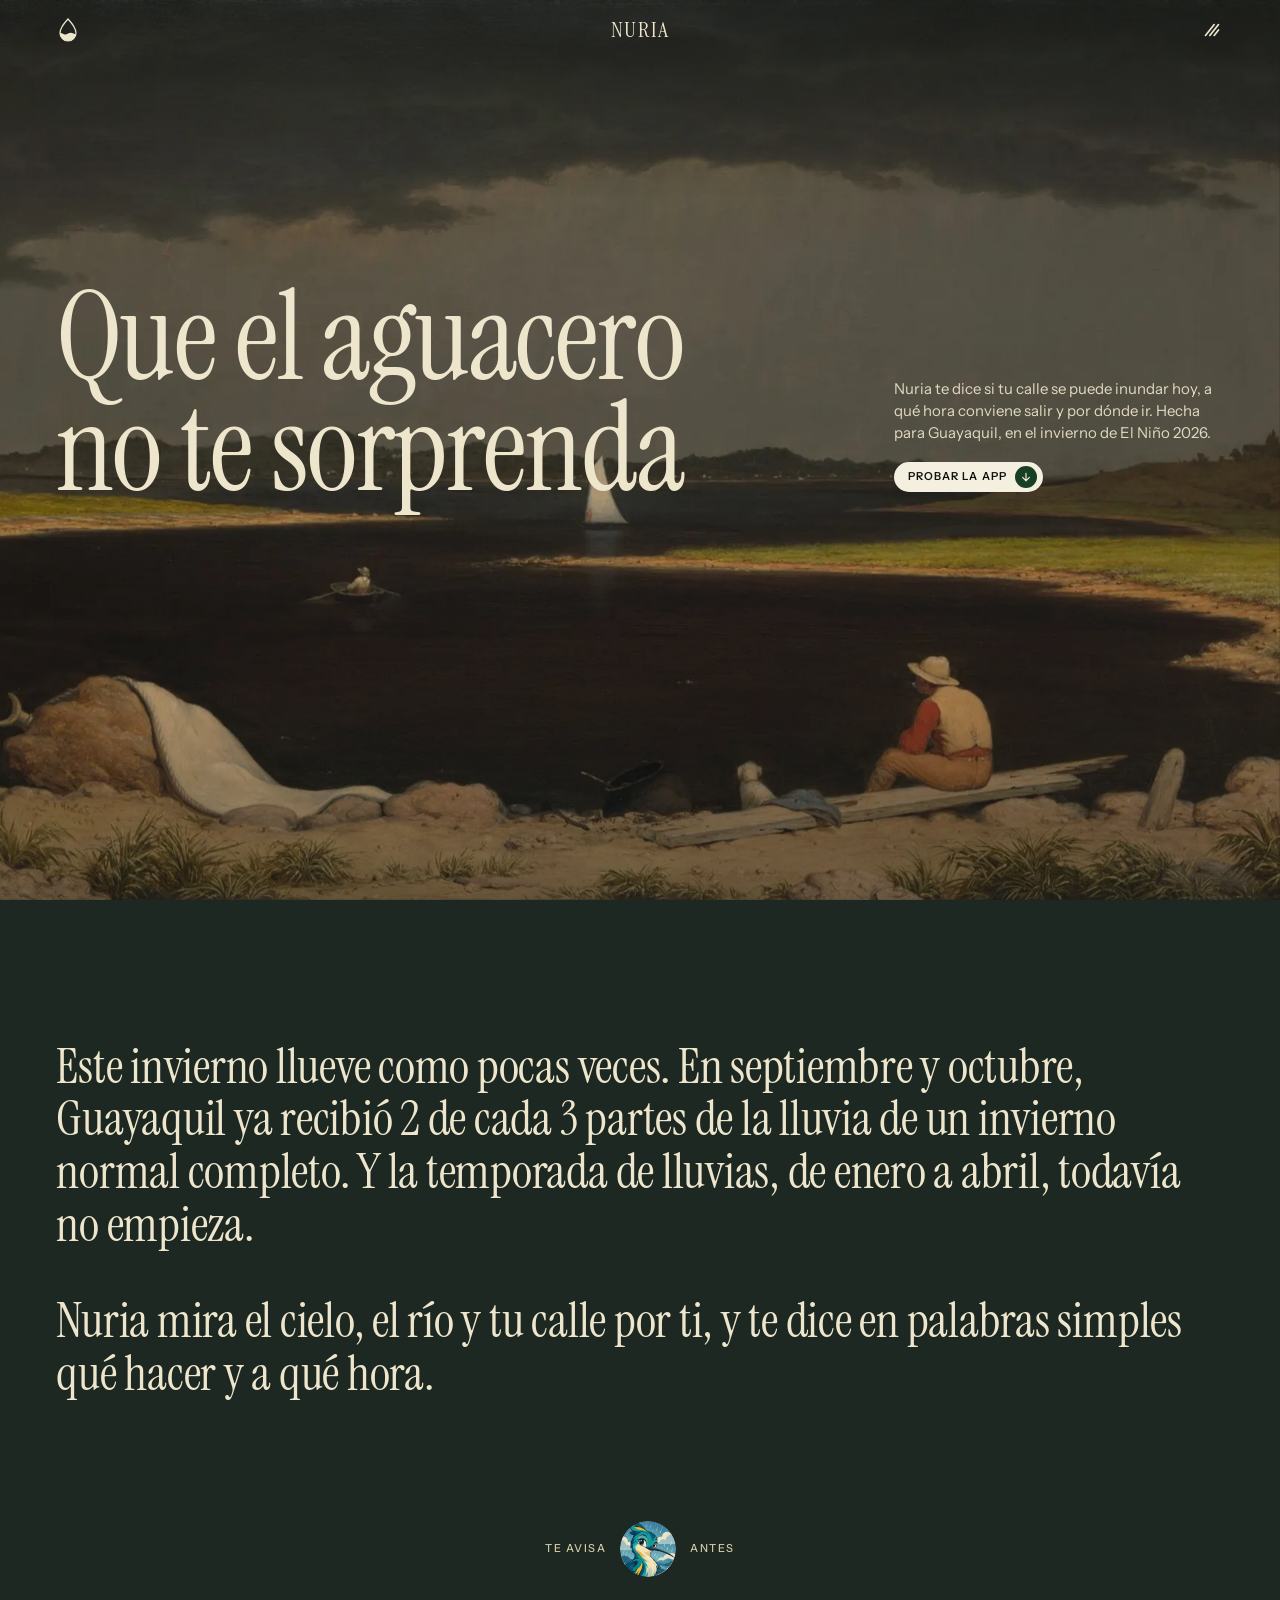
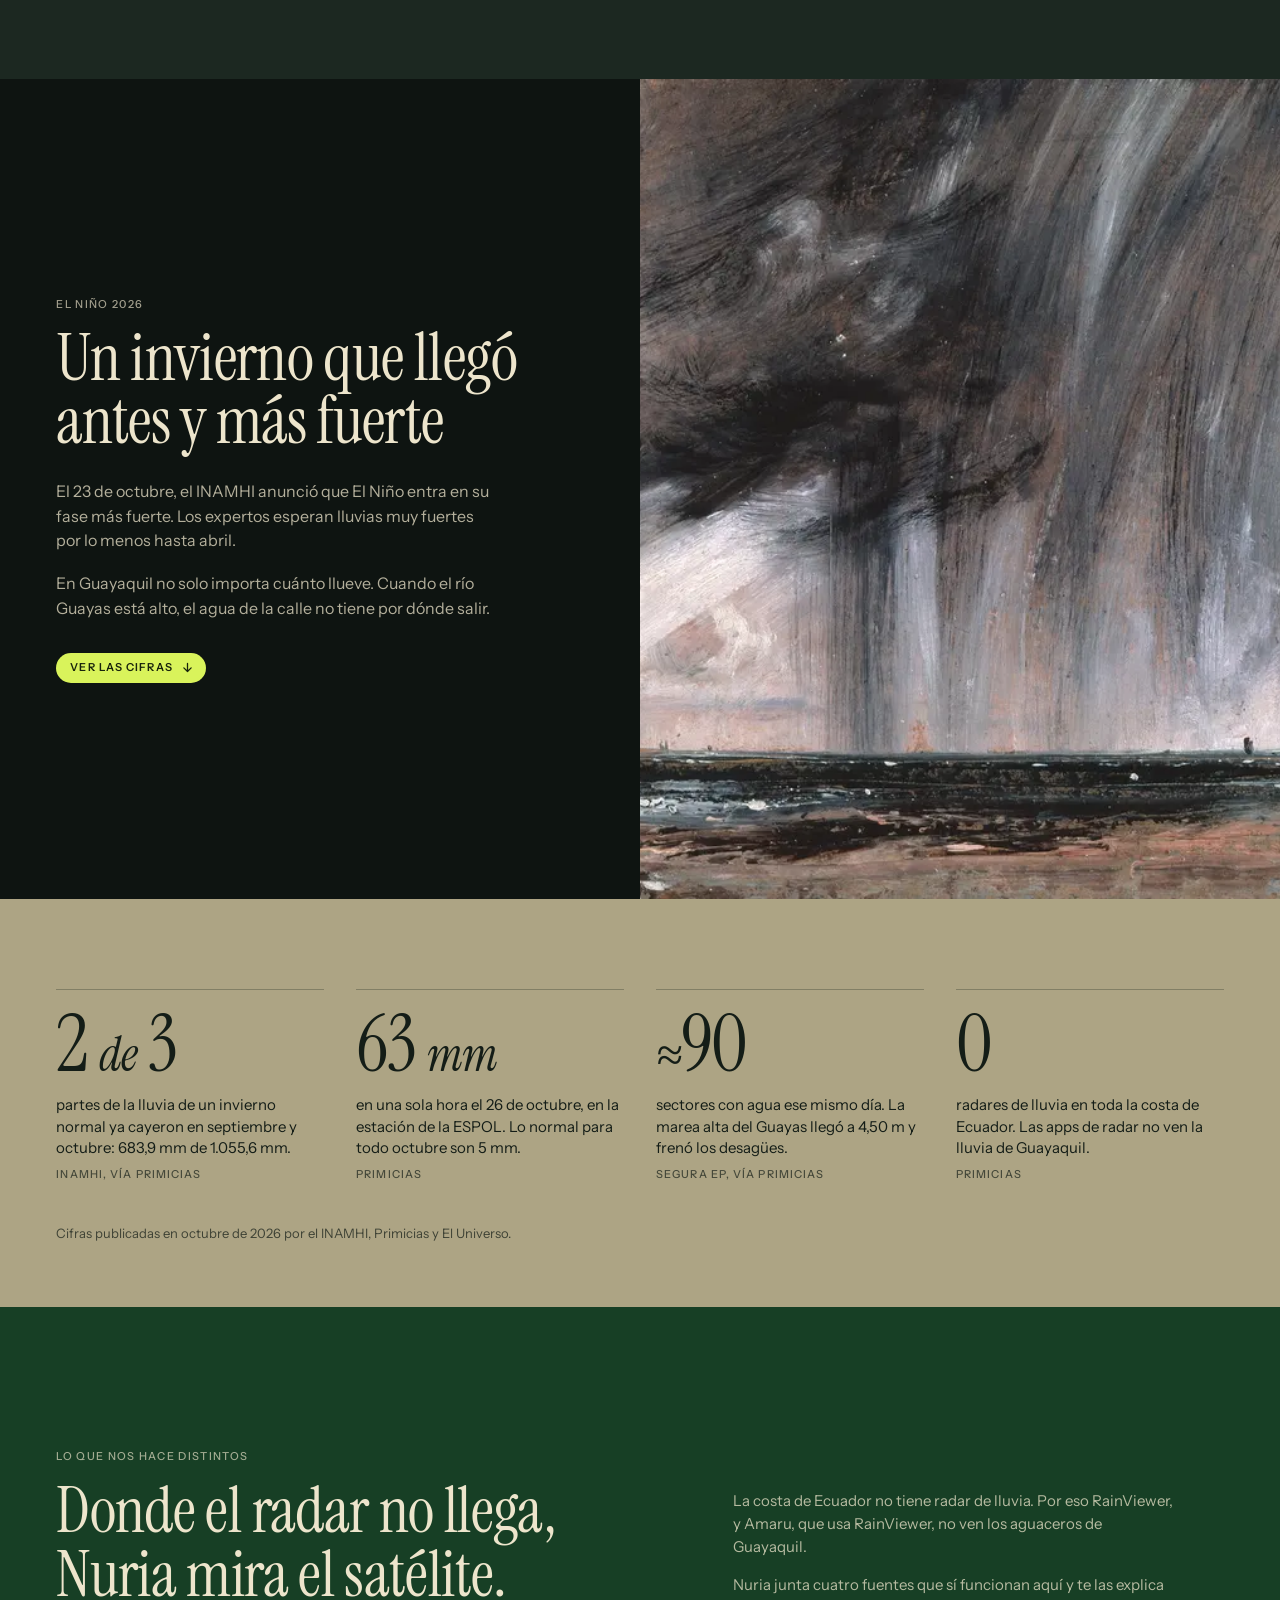
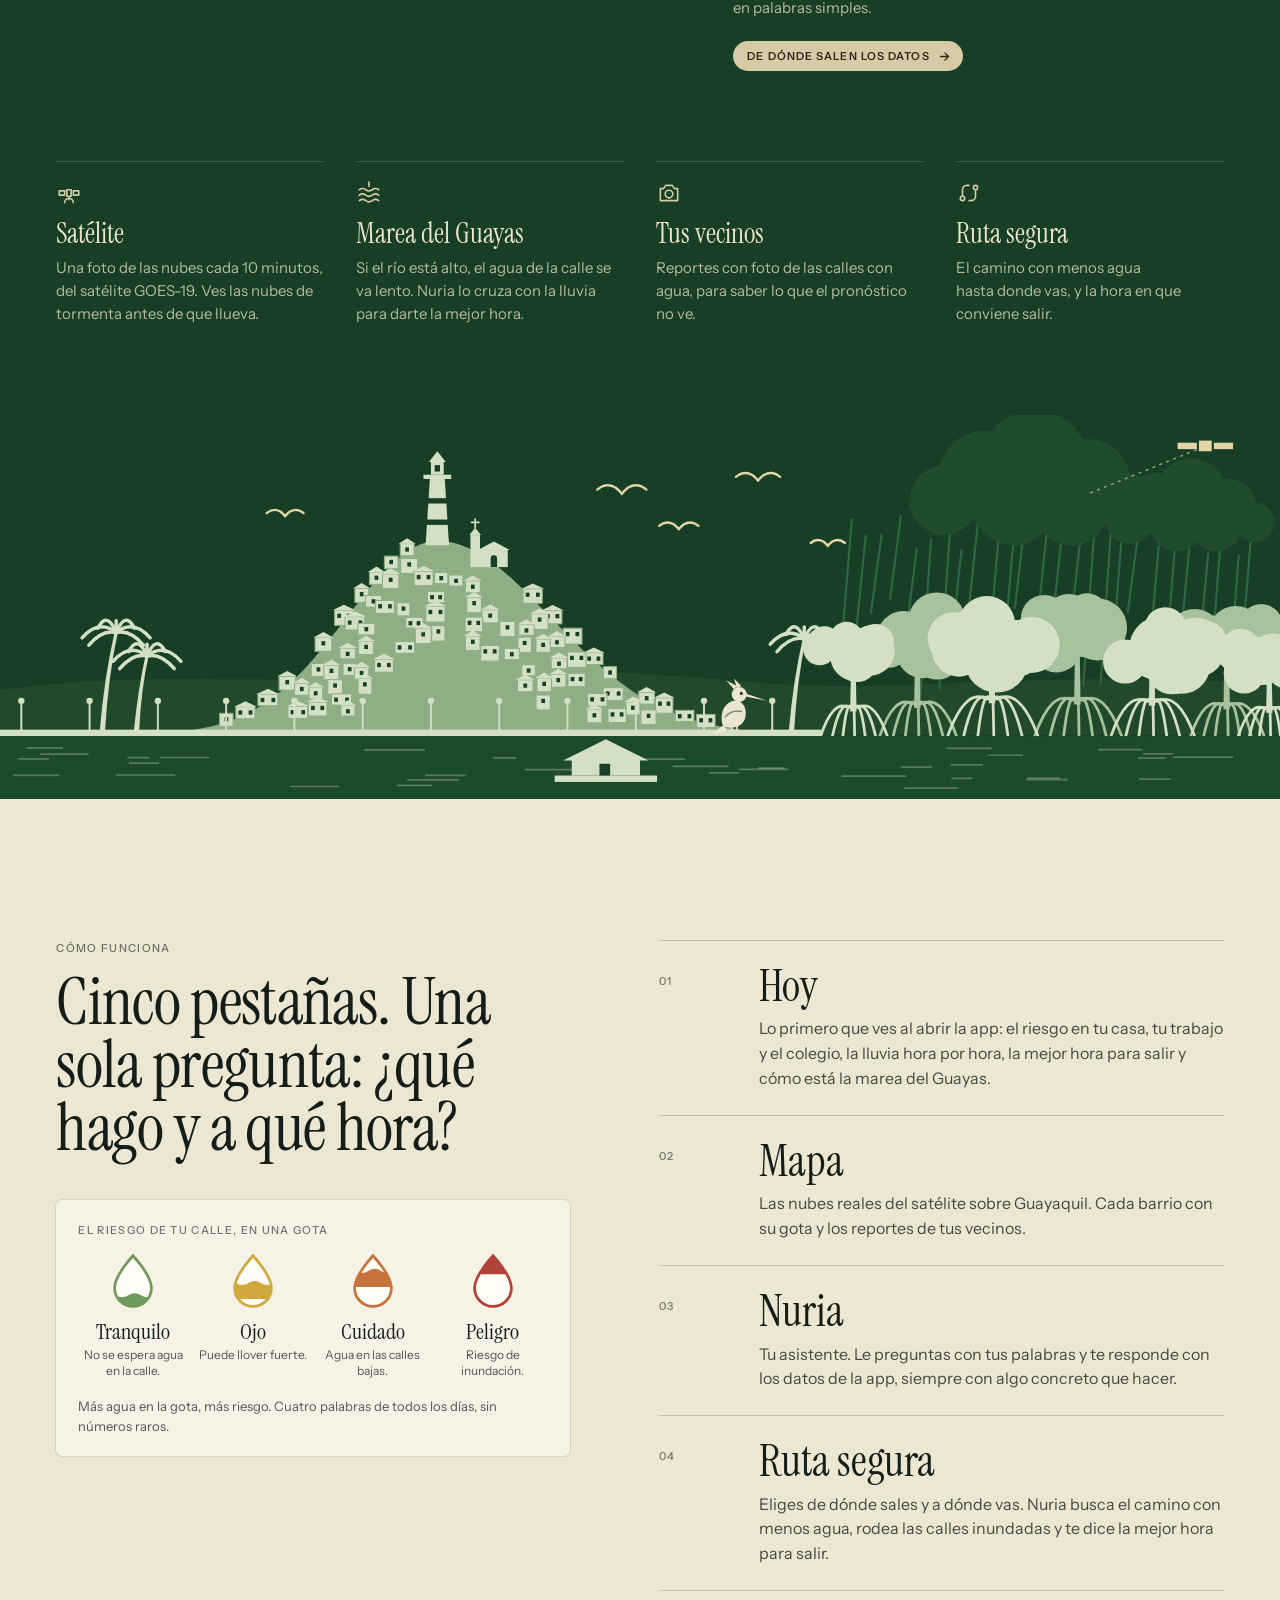
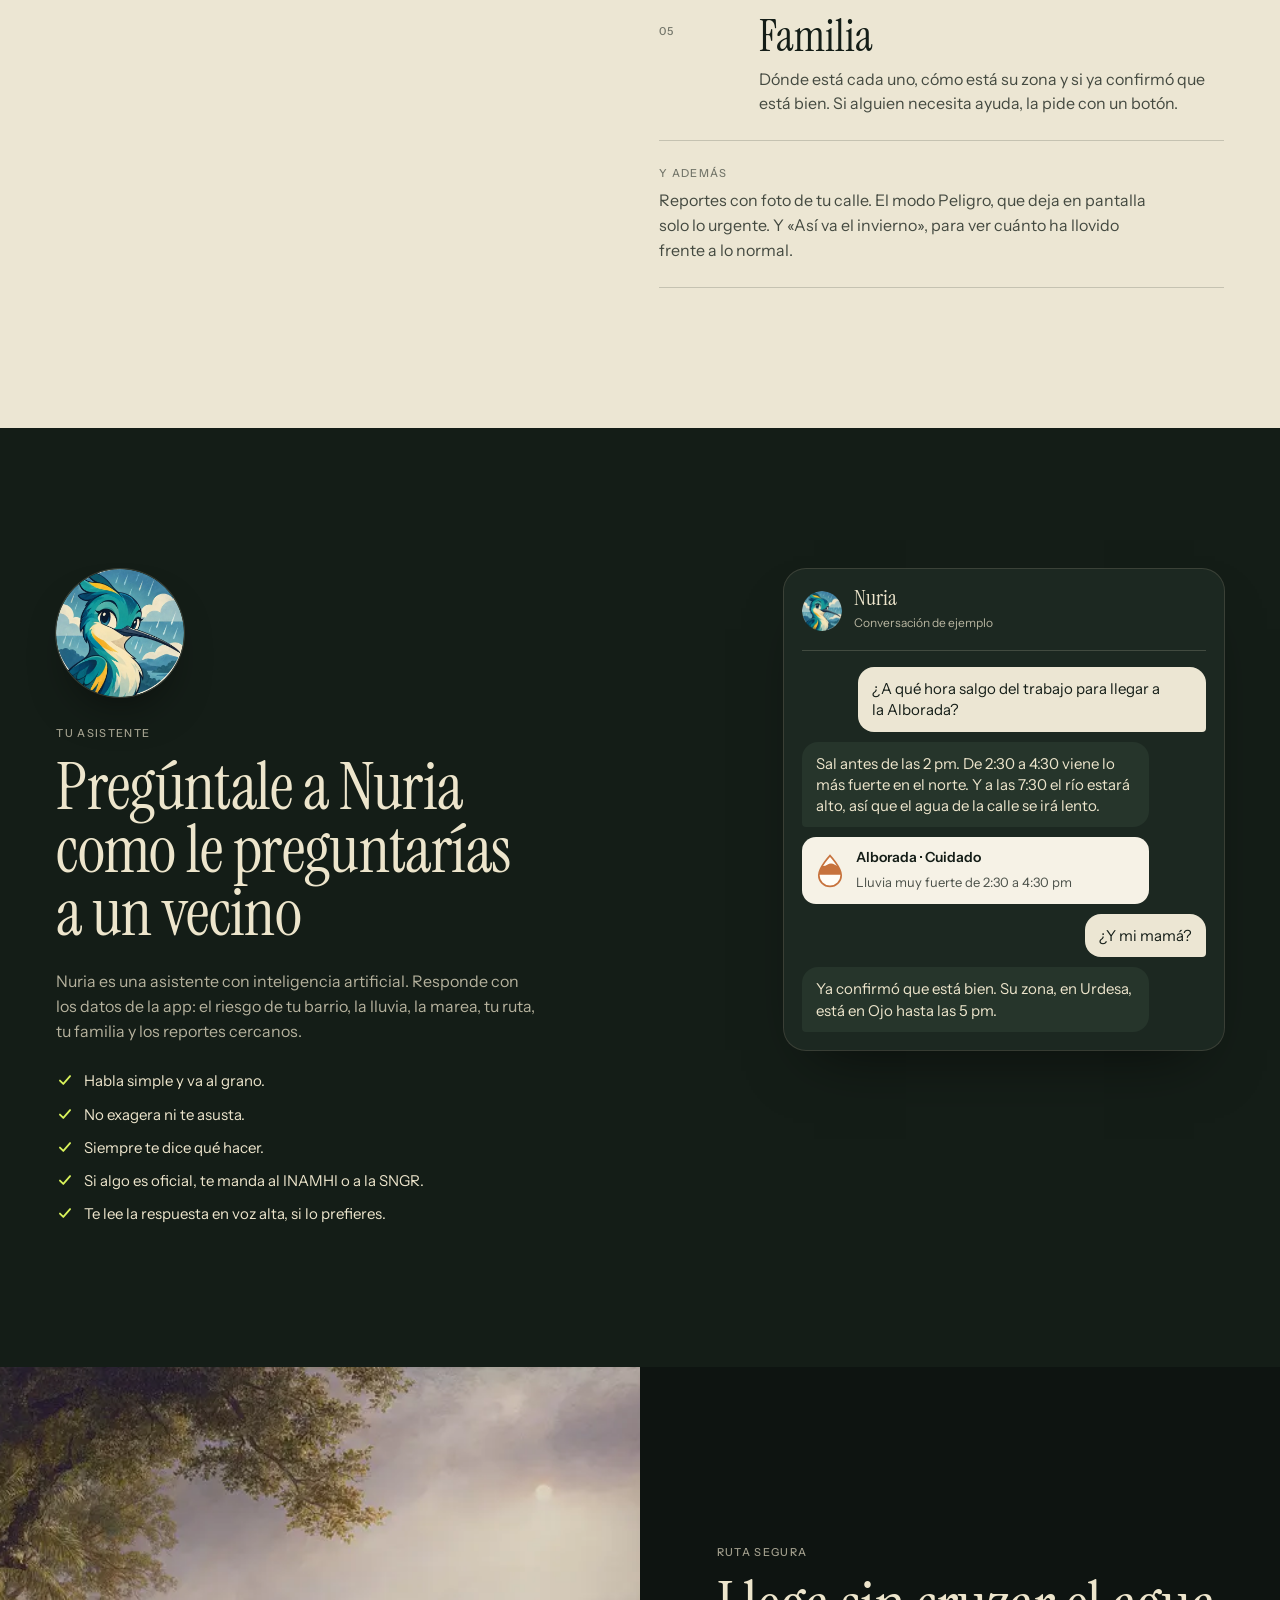
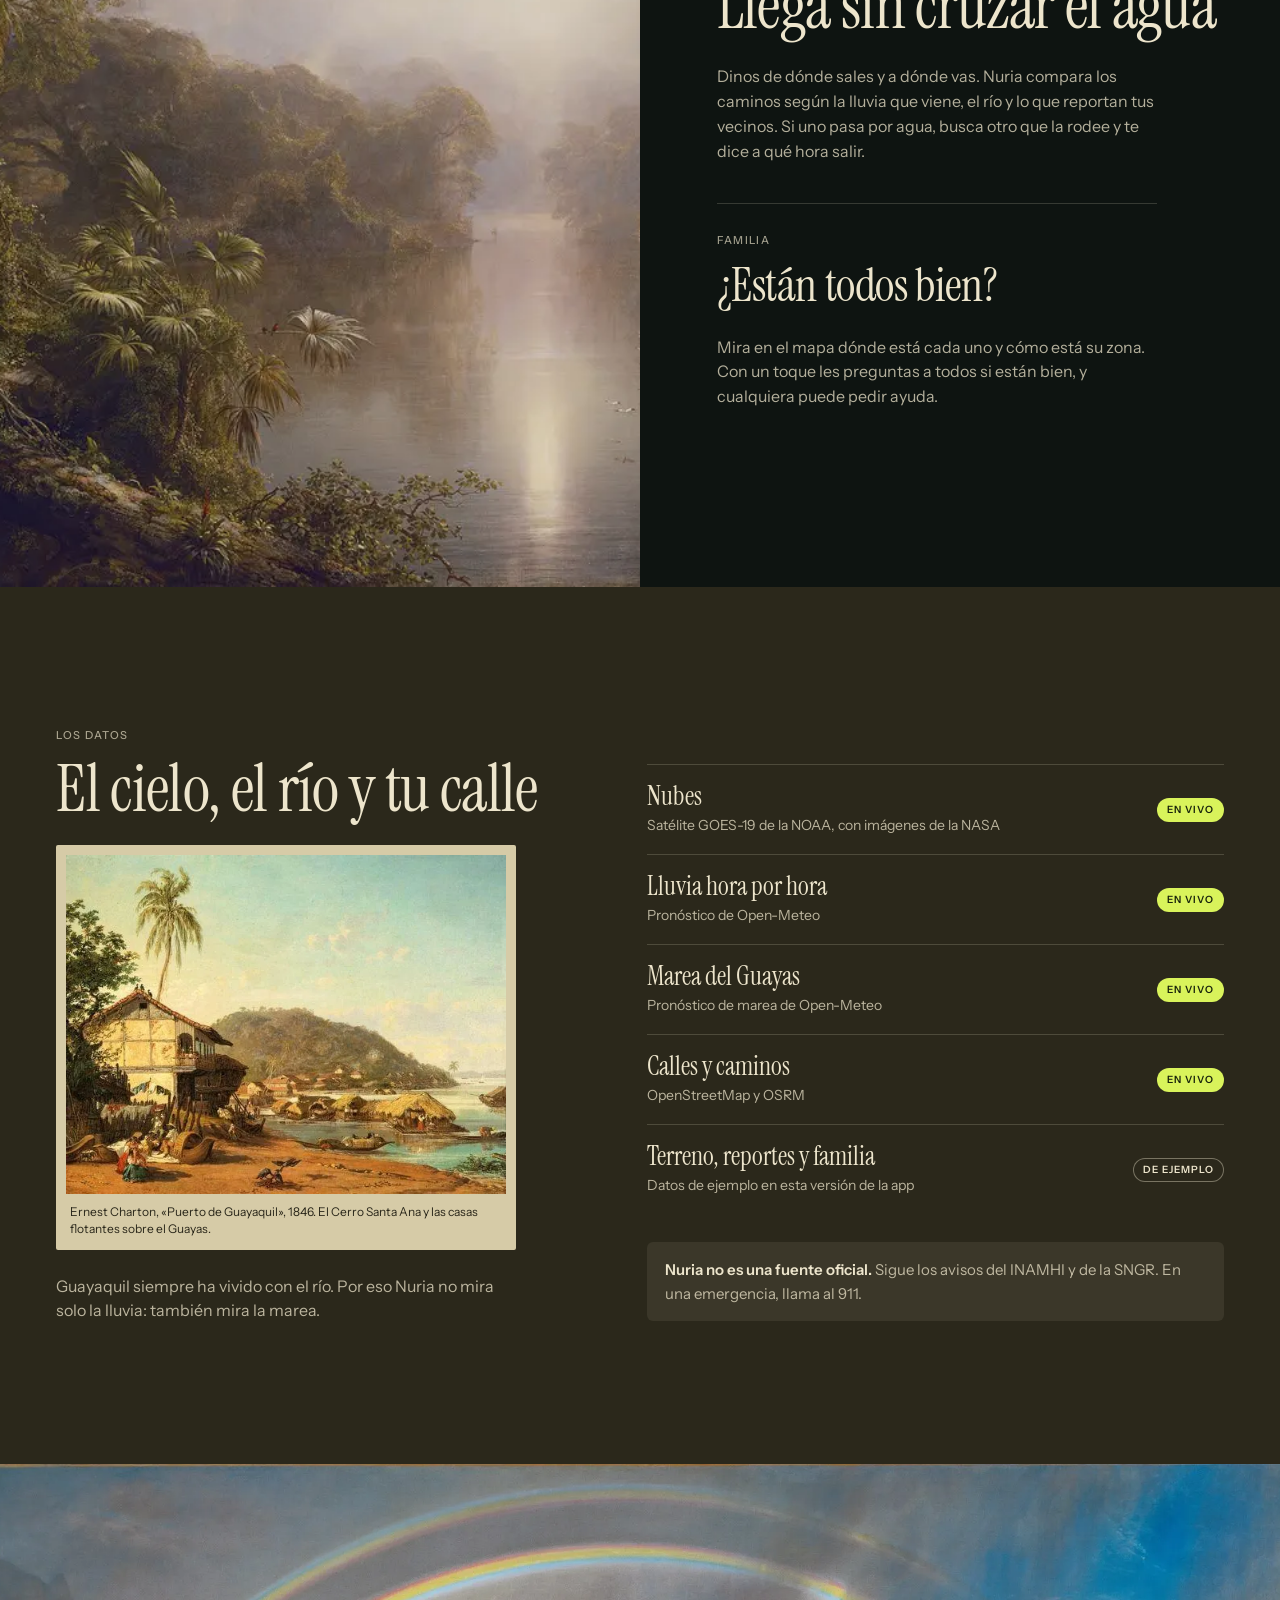
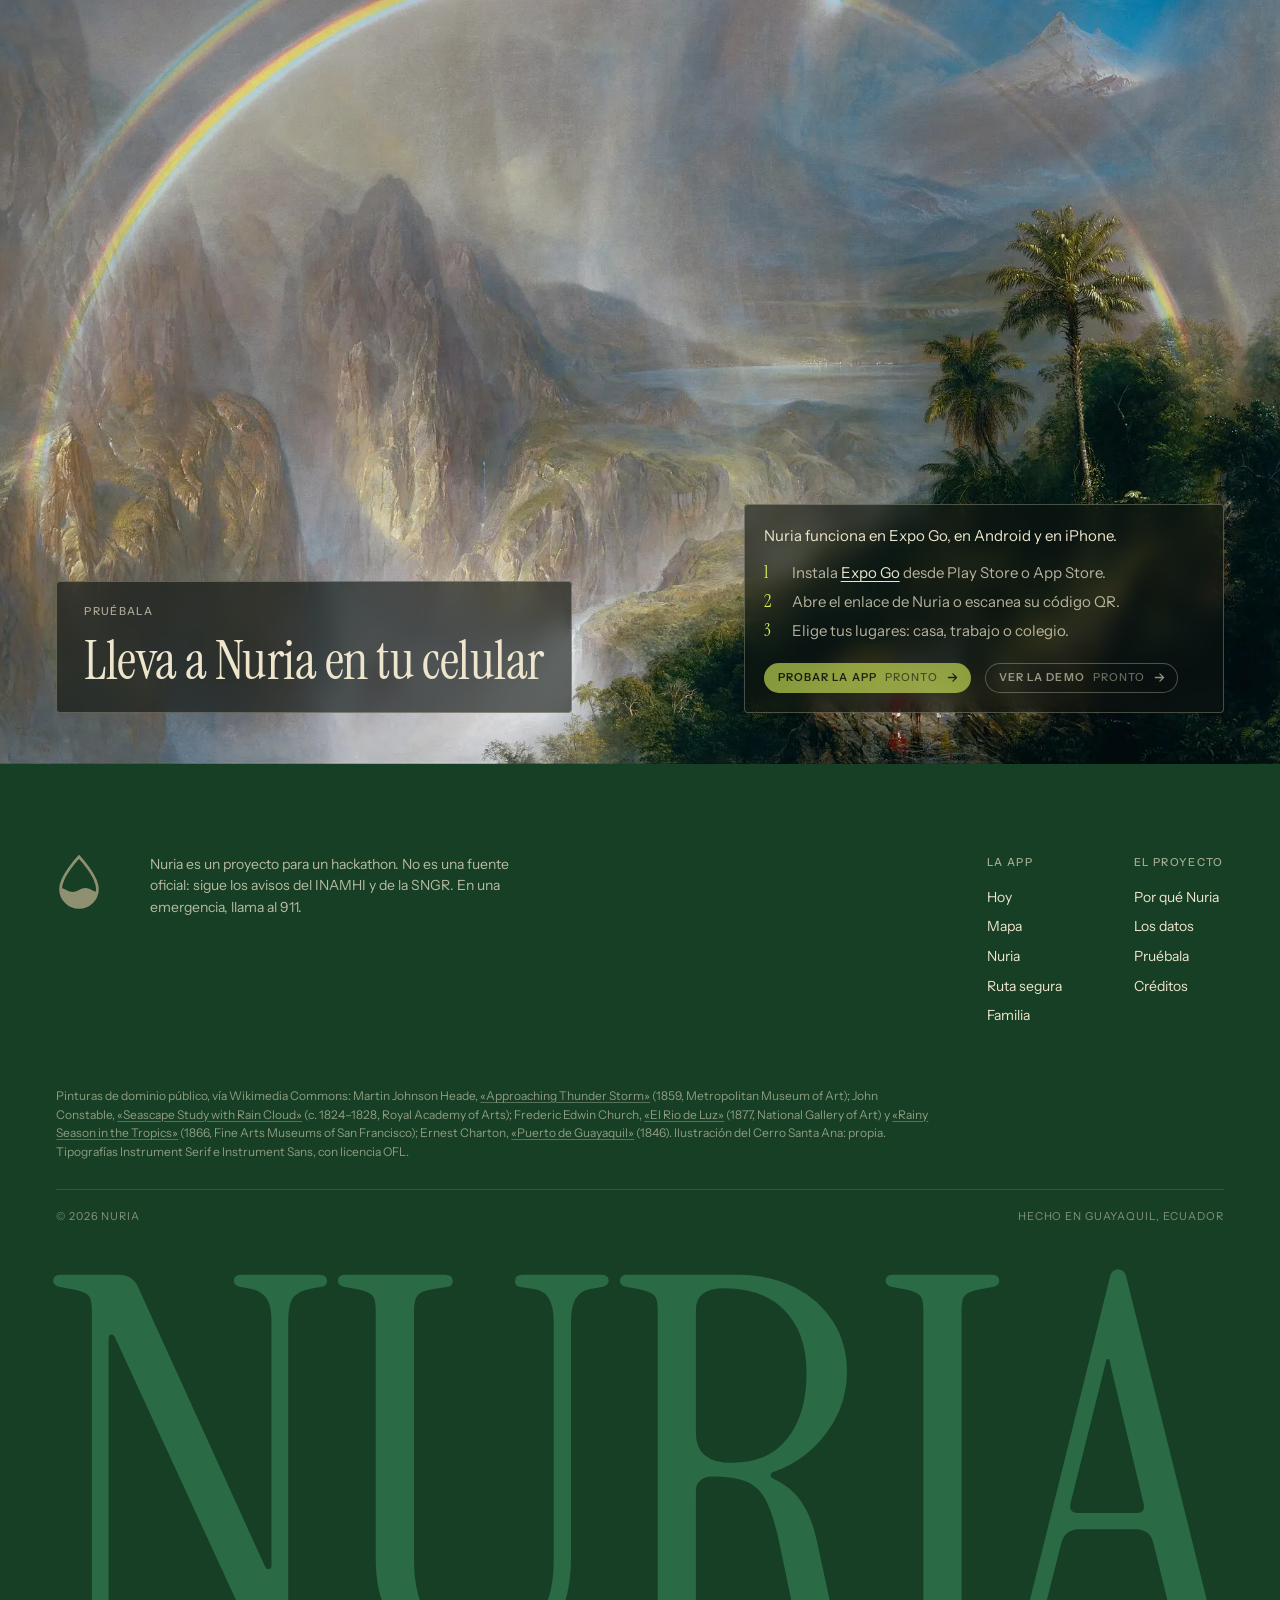
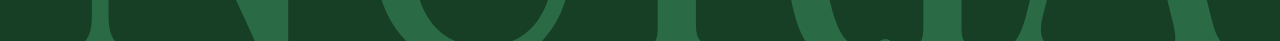
==== commit 8f208dd1: "feat(landing): Nuria appears as her bird character instead of the drop with a face Nuria's avatar is" ====
--- a/site/index.html
+++ b/site/index.html
@@ -31,17 +31,6 @@
       <path clip-path="url(#drop-clip)" d="M-2 31q5.5-3.5 11 0t11 0 11 0 11 0V50H-2Z" fill="currentColor"/>
       <path d="M20 2C20 2 4 19 4 30a16 16 0 0 0 32 0C36 19 20 2 20 2Z" fill="none" stroke="currentColor" stroke-width="2.4"/>
     </symbol>
-    <symbol id="nuria" viewBox="0 0 64 64">
-      <circle cx="32" cy="32" r="32" fill="#1f4d2e"/>
-      <path d="M13 17l-2 5M53 15l-2 5M50 47l-2 5M12 46l-2 5" stroke="#ede5cc" stroke-opacity=".4" stroke-width="2" stroke-linecap="round"/>
-      <path d="M32 11S17 28 17 38.5a15 15 0 0 0 30 0C47 28 32 11 32 11Z" fill="#ede5cc"/>
-      <path d="M23.5 29c1.5-3.5 3.5-6 5.5-8" stroke="#c4d3b4" stroke-width="2.6" fill="none" stroke-linecap="round"/>
-      <circle cx="27" cy="38" r="2.3" fill="#173f25"/>
-      <circle cx="37" cy="38" r="2.3" fill="#173f25"/>
-      <circle cx="23.5" cy="43" r="2.3" fill="#d99a84" opacity=".8"/>
-      <circle cx="40.5" cy="43" r="2.3" fill="#d99a84" opacity=".8"/>
-      <path d="M28 44q4 3.4 8 0" stroke="#173f25" stroke-width="2" fill="none" stroke-linecap="round"/>
-    </symbol>
     <symbol id="arrow-down" viewBox="0 0 16 16"><path d="M8 3v10M3.5 8.5 8 13l4.5-4.5" fill="none" stroke="currentColor" stroke-width="1.6" stroke-linecap="round" stroke-linejoin="round"/></symbol>
     <symbol id="arrow-right" viewBox="0 0 16 16"><path d="M3 8h10M8.5 3.5 13 8l-4.5 4.5" fill="none" stroke="currentColor" stroke-width="1.6" stroke-linecap="round" stroke-linejoin="round"/></symbol>
     <symbol id="check" viewBox="0 0 16 16"><path d="m3.5 8.5 3 3 6-7" fill="none" stroke="currentColor" stroke-width="1.6" stroke-linecap="round" stroke-linejoin="round"/></symbol>
@@ -93,7 +82,7 @@
       <div class="wrap">
         <p class="statement reveal">Este invierno llueve como pocas veces. En septiembre y octubre, Guayaquil ya recibió 2 de cada 3 partes de la lluvia de un invierno normal completo. Y la temporada de lluvias, de enero a abril, todavía no empieza.</p>
         <p class="statement reveal">Nuria mira el cielo, el río y tu calle por ti, y te dice en palabras simples qué hacer y a qué hora.</p>
-        <p class="emblem reveal"><span>Te avisa</span> <svg><use href="#nuria"/></svg> <span>antes</span></p>
+        <p class="emblem reveal"><span>Te avisa</span> <img src="assets/img/nuria-avatar-192.webp" width="56" height="56" alt="Nuria"> <span>antes</span></p>
       </div>
     </section>
 
@@ -170,7 +159,7 @@
           </li>
         </ul>
       </div>
-      <img class="distinct-art" src="assets/img/cerro-santa-ana.svg" width="1200" height="360" loading="lazy" alt="Ilustración del Cerro Santa Ana con el faro y las casas de Las Peñas, el malecón, el río Guayas y el manglar bajo un aguacero.">
+      <img class="distinct-art" src="assets/img/cerro-santa-ana.svg" width="1200" height="360" loading="lazy" alt="Ilustración del Cerro Santa Ana con el faro y las casas de Las Peñas, el malecón con Nuria, el río Guayas y el manglar bajo un aguacero.">
     </section>
 
     <section class="how" id="como-funciona">
@@ -238,6 +227,7 @@
     <section class="assistant" id="nuria">
       <div class="wrap assistant-grid">
         <div class="assistant-text">
+          <img class="assistant-portrait" src="assets/img/nuria-avatar-480.webp" width="152" height="152" loading="lazy" decoding="async" alt="Nuria: un pájaro turquesa y amarillo de pico largo, bajo la lluvia.">
           <p class="label">Tu asistente</p>
           <h2 class="title">Pregúntale a Nuria como le preguntarías a un vecino</h2>
           <p>Nuria es una asistente con inteligencia artificial. Responde con los datos de la app: el riesgo de tu barrio, la lluvia, la marea, tu ruta, tu familia y los reportes cercanos.</p>
@@ -251,7 +241,7 @@
         </div>
         <div class="chat" aria-label="Conversación de ejemplo con Nuria">
           <div class="chat-head">
-            <svg class="avatar"><use href="#nuria"/></svg>
+            <img class="avatar" src="assets/img/nuria-avatar-192.webp" width="40" height="40" alt="">
             <div><strong>Nuria</strong><span>Conversación de ejemplo</span></div>
           </div>
           <ol class="chat-log">
--- a/site/styles.css
+++ b/site/styles.css
@@ -519,9 +519,10 @@
   color: var(--khaki-200);
 }
 
-.emblem svg {
-  width: 44px;
-  height: 44px;
+.emblem img {
+  width: 56px;
+  height: 56px;
+  border-radius: 50%;
 }
 
 /* split: text panel + painting */
@@ -968,6 +969,14 @@
   display: grid;
   align-content: start;
   gap: 18px;
+}
+
+.assistant-portrait {
+  width: clamp(112px, 10vw, 152px);
+  height: auto;
+  margin-bottom: 10px;
+  border-radius: 50%;
+  box-shadow: 0 0 0 1px var(--cream-line), 0 24px 48px -24px rgb(0 0 0 / 0.7);
 }
 
 .assistant-text .label {
@@ -1027,6 +1036,7 @@
 .avatar {
   width: 40px;
   height: 40px;
+  border-radius: 50%;
 }
 
 .chat-head strong {
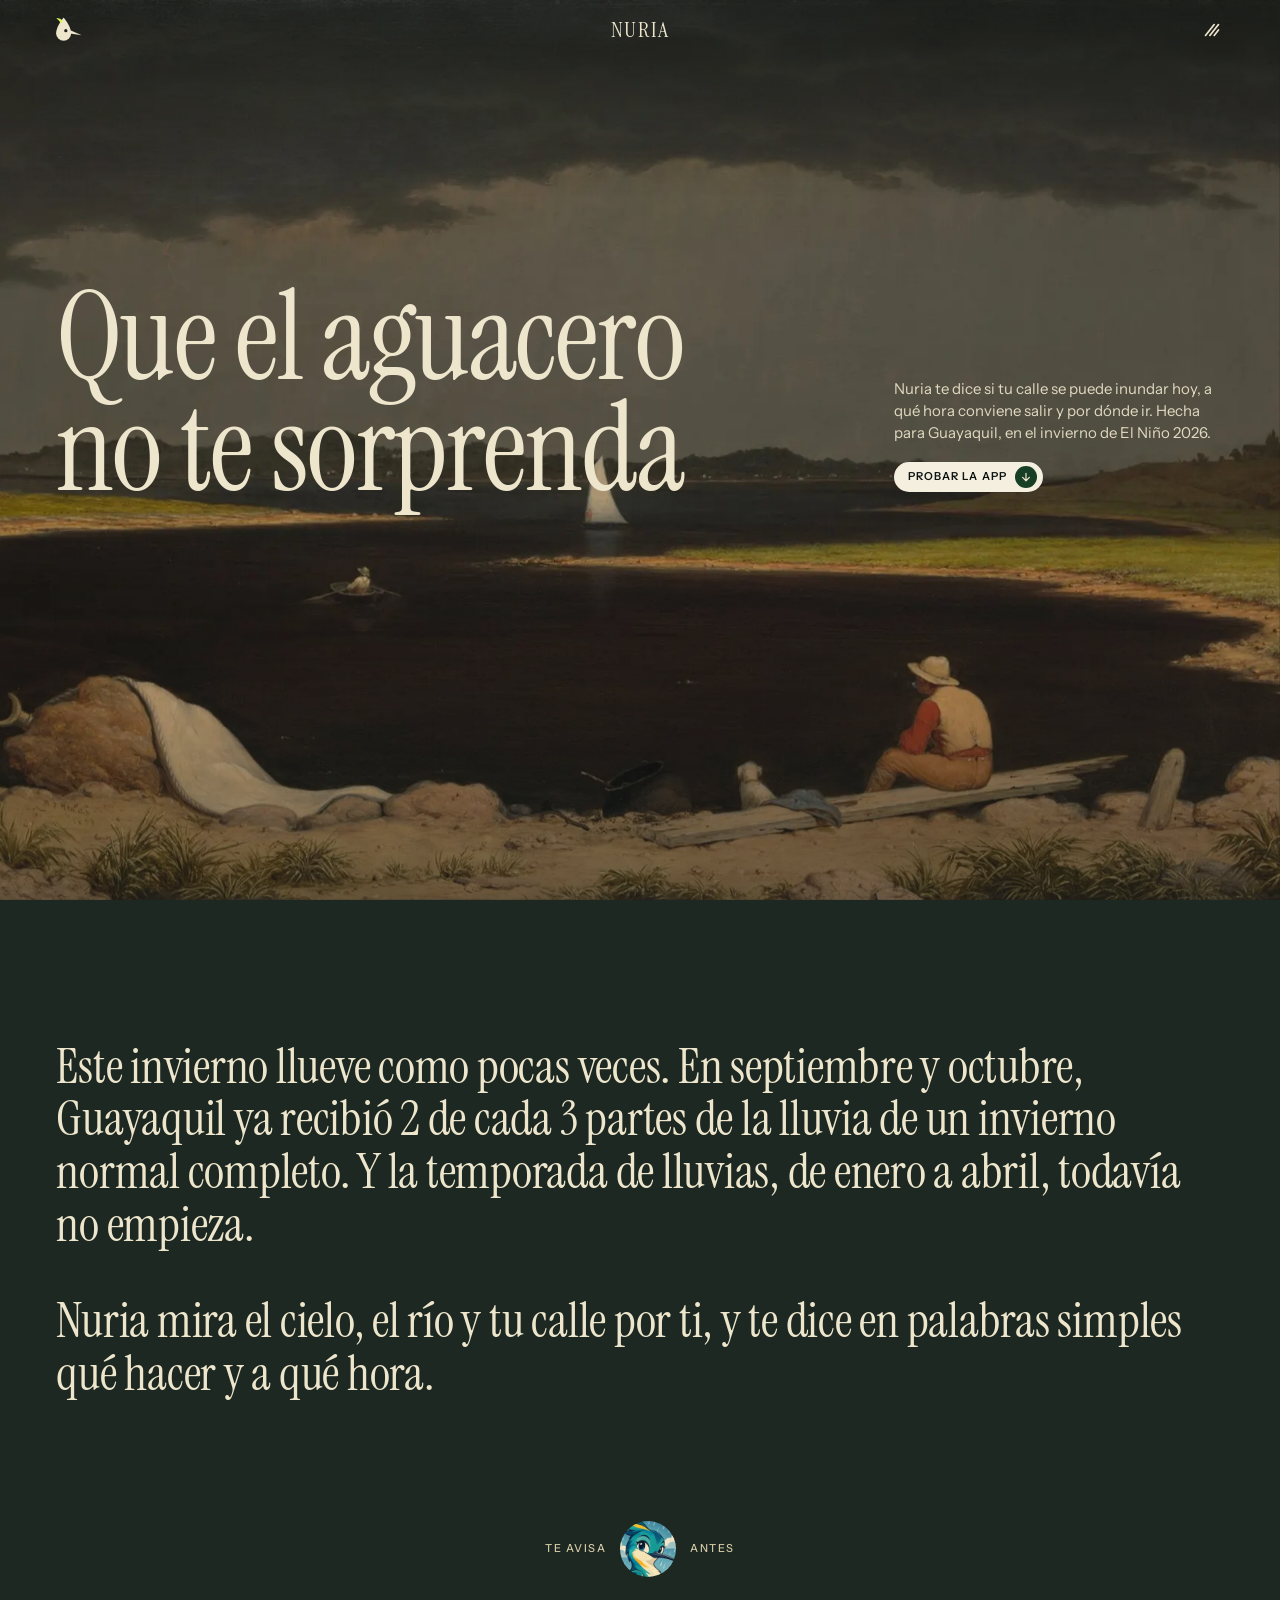
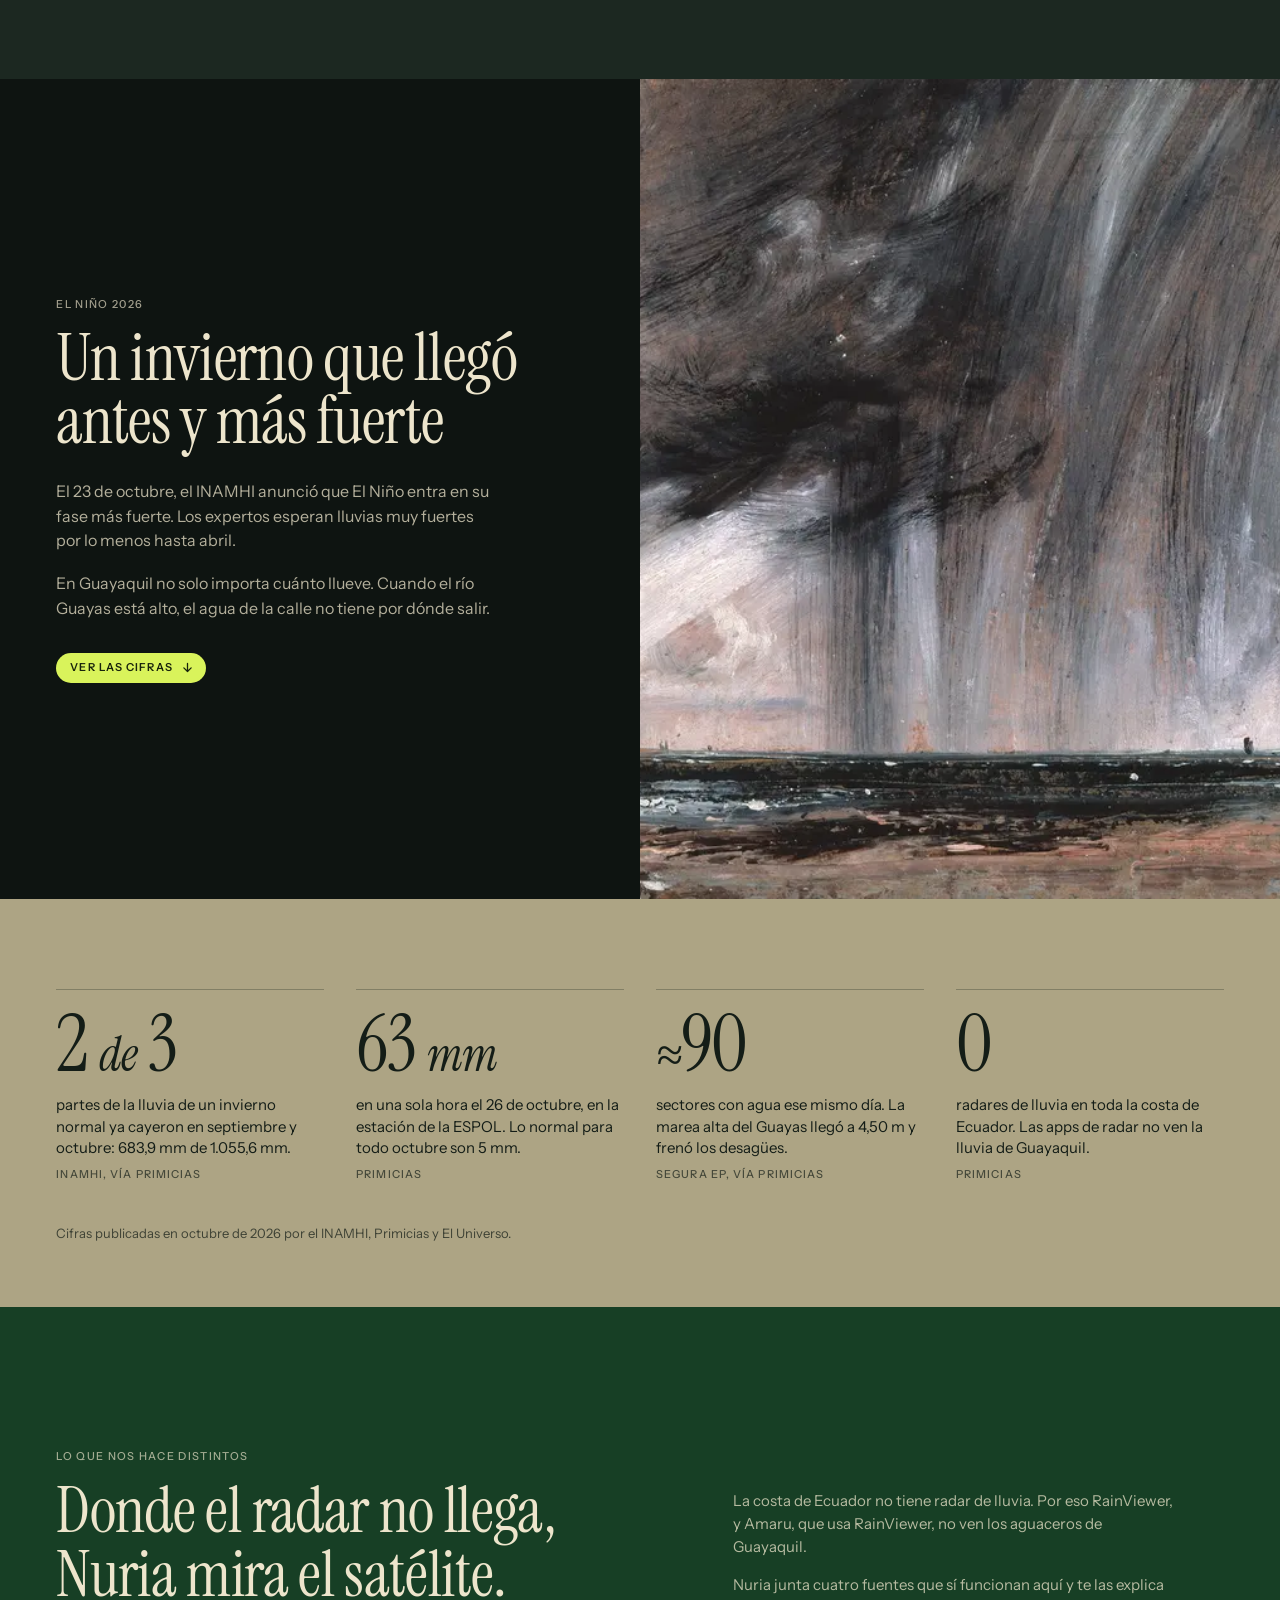
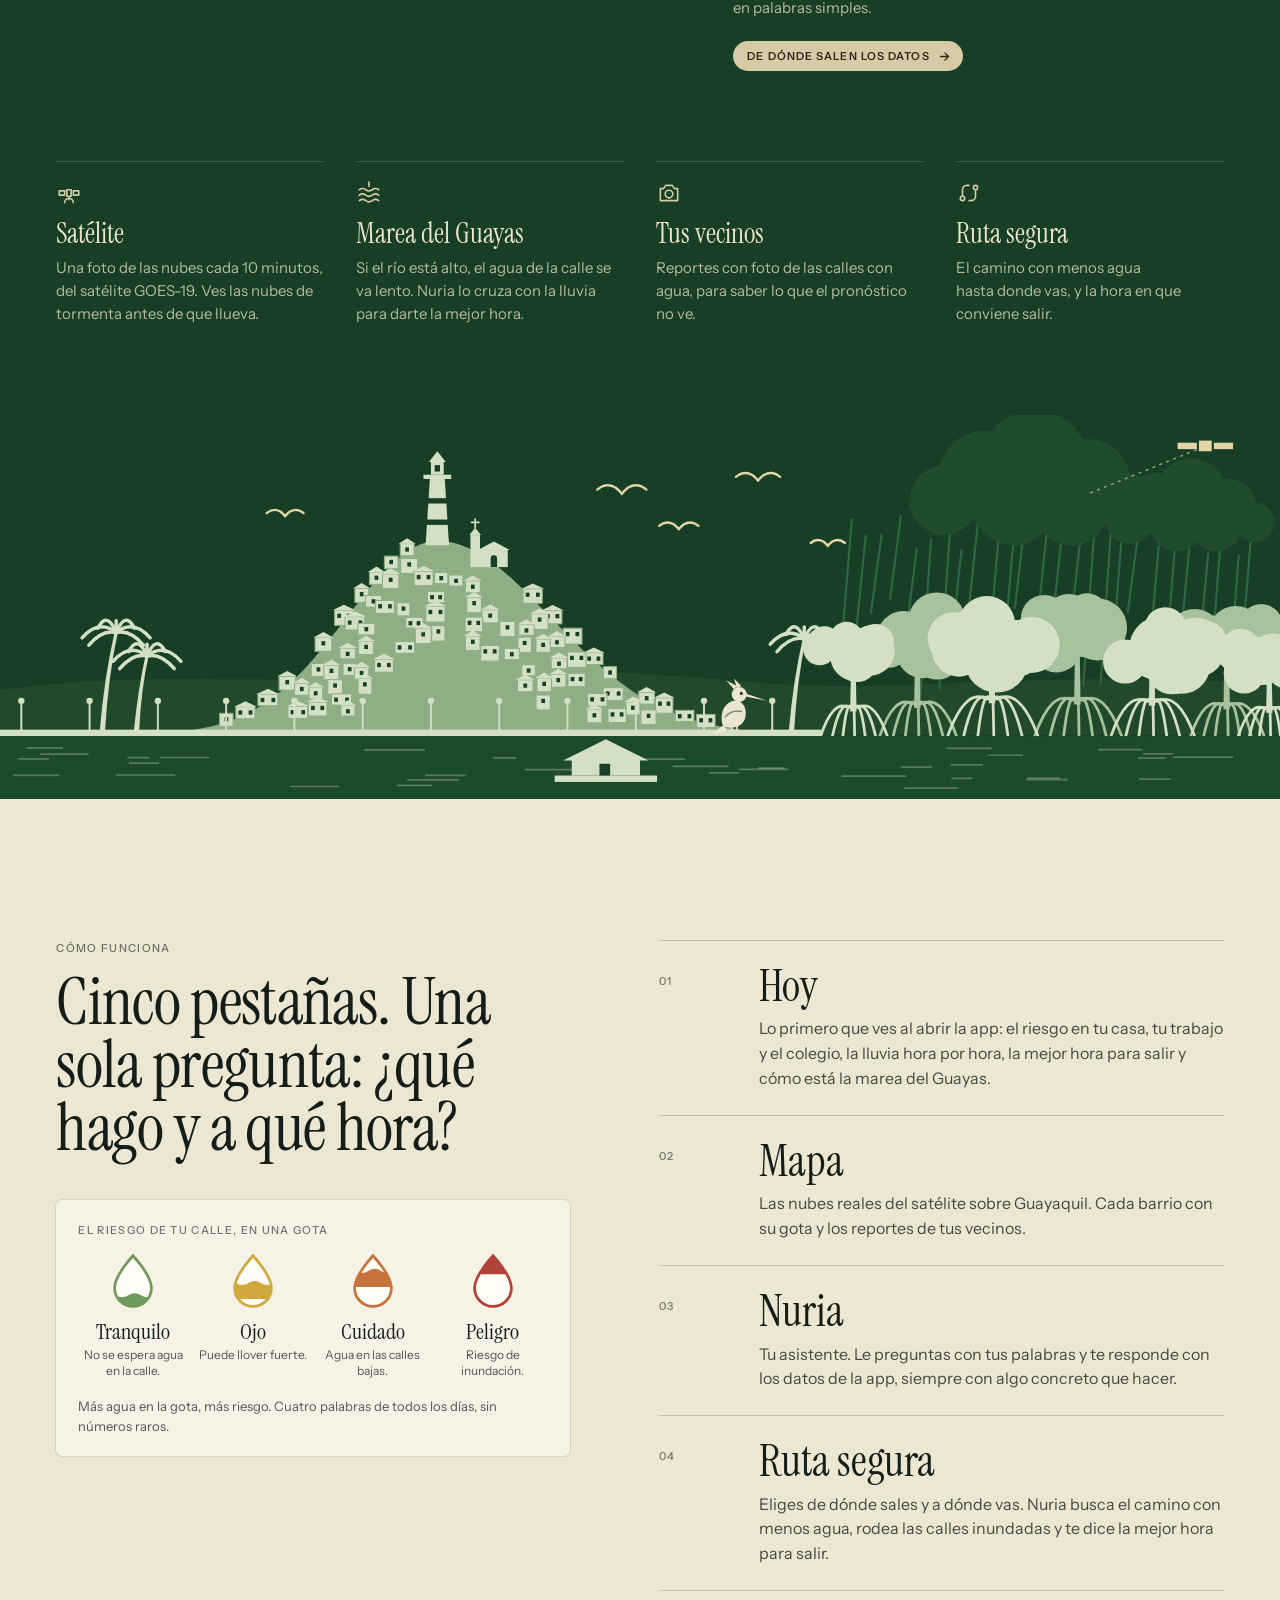
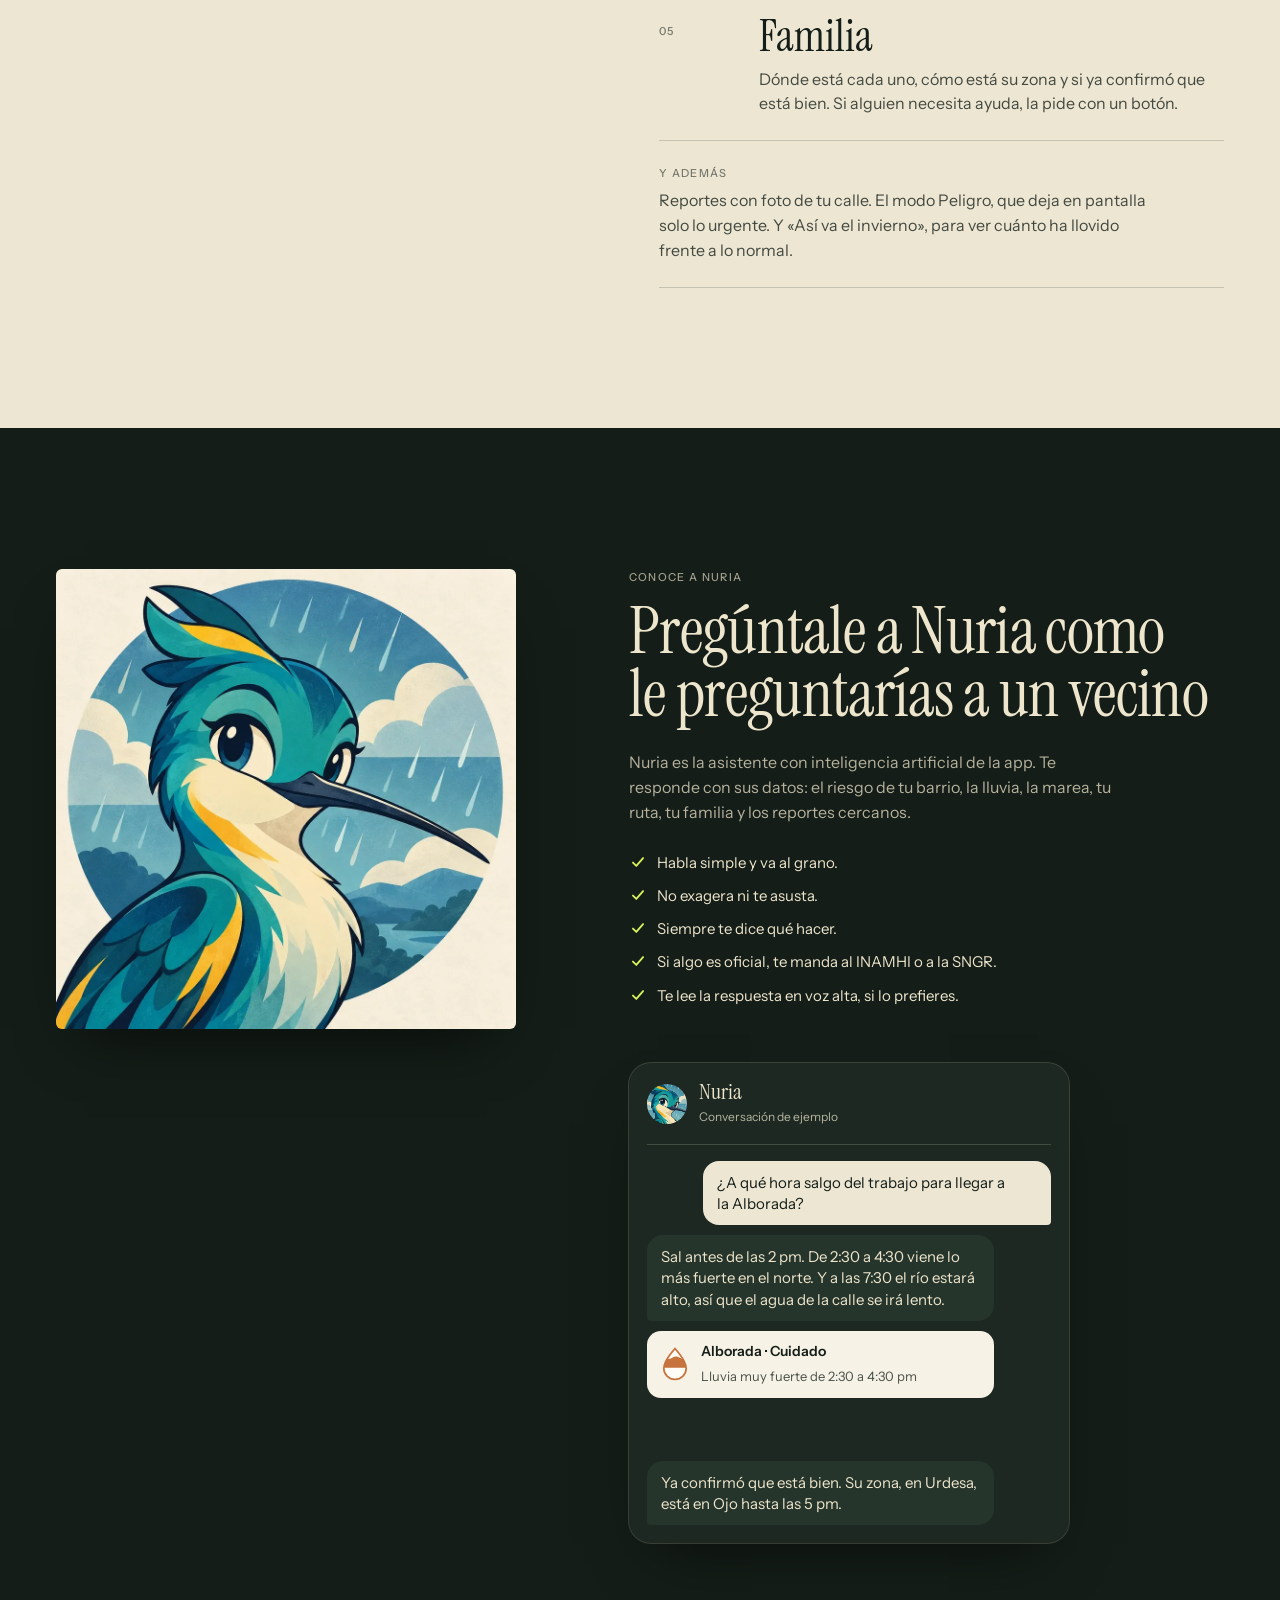
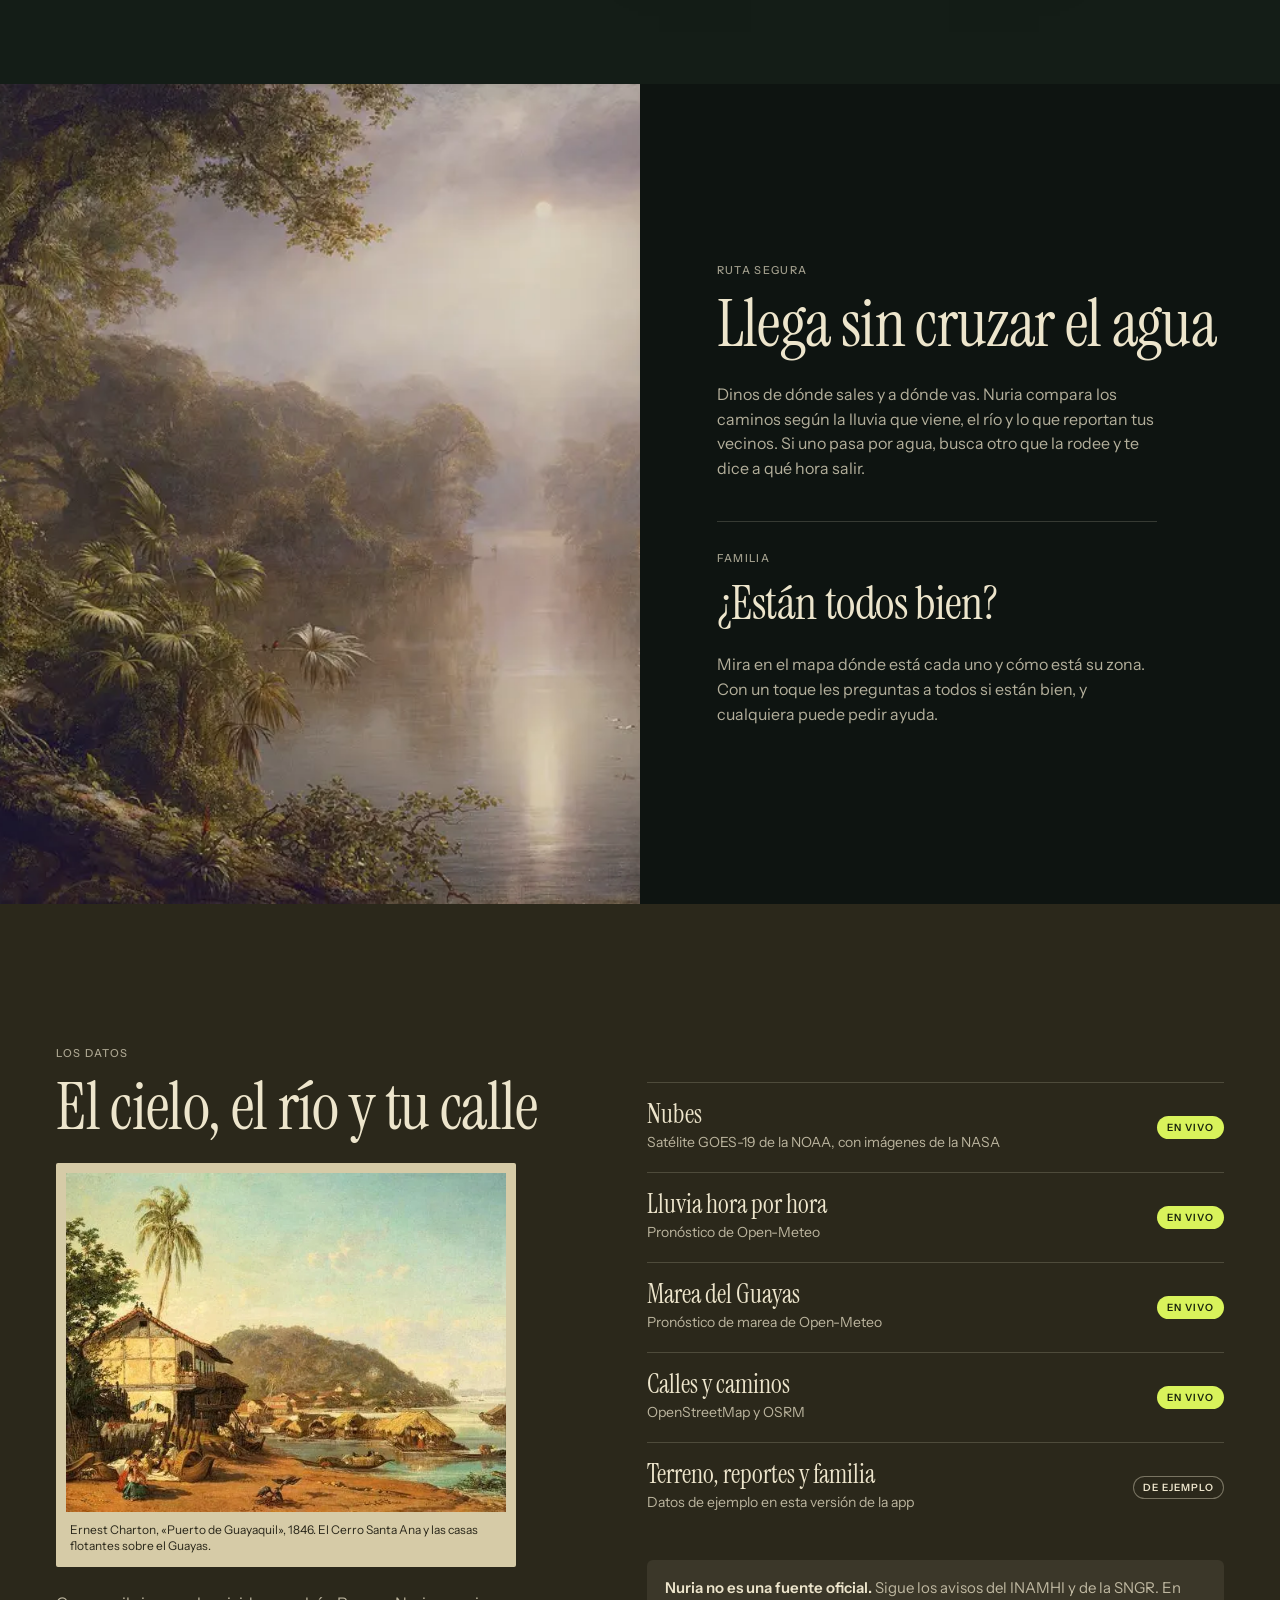
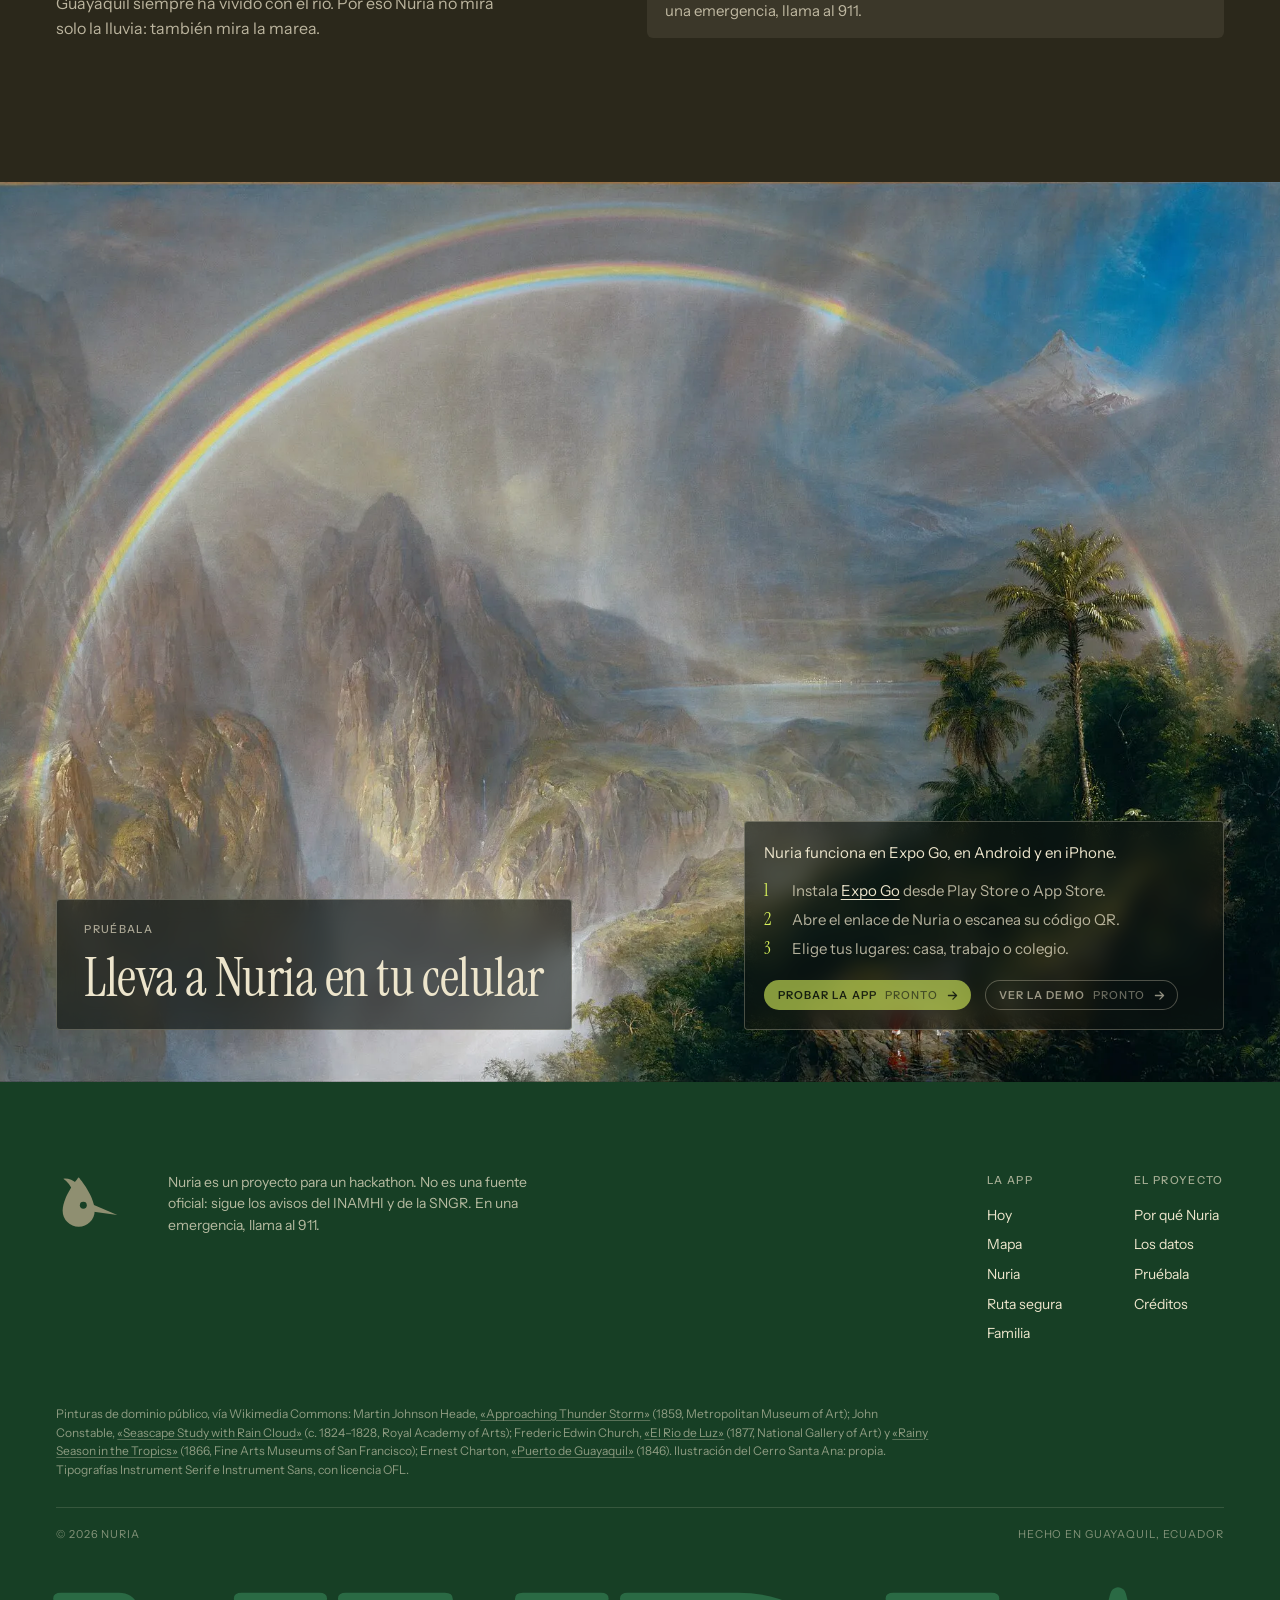
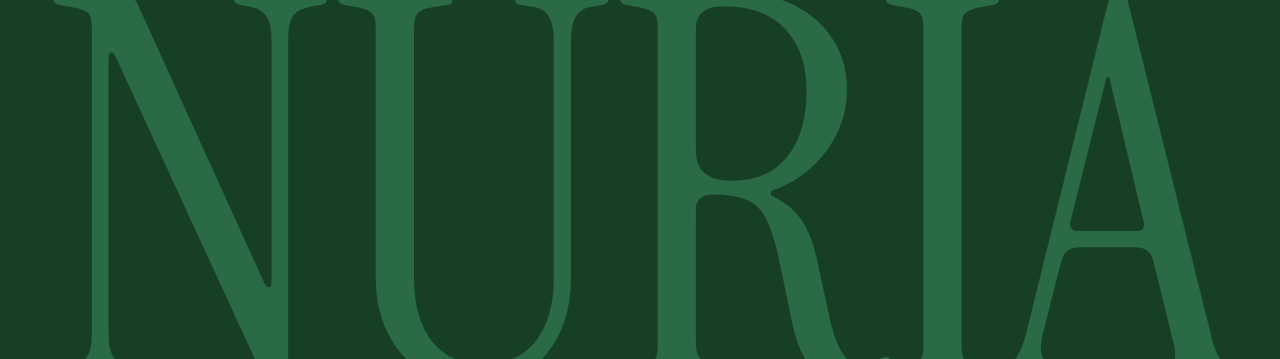
==== commit 2bcb90a8: "feat(landing): Conoce a Nuria shows her official illustration and head avatar The assistant section " ====
--- a/site/index.html
+++ b/site/index.html
@@ -26,10 +26,14 @@
   <svg class="sprite" aria-hidden="true">
     <defs>
       <clipPath id="drop-clip"><path d="M20 2C20 2 4 19 4 30a16 16 0 0 0 32 0C36 19 20 2 20 2Z"/></clipPath>
+      <mask id="mark-eye" maskUnits="userSpaceOnUse" x="0" y="0" width="48" height="48"><rect width="48" height="48" fill="#fff"/><circle cx="20.5" cy="25" r="2.6" fill="#000"/></mask>
     </defs>
-    <symbol id="mark" viewBox="0 0 40 48">
-      <path clip-path="url(#drop-clip)" d="M-2 31q5.5-3.5 11 0t11 0 11 0 11 0V50H-2Z" fill="currentColor"/>
-      <path d="M20 2C20 2 4 19 4 30a16 16 0 0 0 32 0C36 19 20 2 20 2Z" fill="none" stroke="currentColor" stroke-width="2.4"/>
+    <symbol id="mark" viewBox="0 0 48 48">
+      <g mask="url(#mark-eye)">
+        <path d="M17 4S5 18 5 29a12 12 0 0 0 24 0C29 18 17 4 17 4Z" fill="currentColor"/>
+        <path d="M16 9Q11 4.5 5.5 5q4.5 3 7 9Z" style="fill: var(--mark-crest, currentColor)"/>
+        <path d="M27.6 24.4 46 32.2 27 29.6Z" fill="currentColor"/>
+      </g>
     </symbol>
     <symbol id="arrow-down" viewBox="0 0 16 16"><path d="M8 3v10M3.5 8.5 8 13l4.5-4.5" fill="none" stroke="currentColor" stroke-width="1.6" stroke-linecap="round" stroke-linejoin="round"/></symbol>
     <symbol id="arrow-right" viewBox="0 0 16 16"><path d="M3 8h10M8.5 3.5 13 8l-4.5 4.5" fill="none" stroke="currentColor" stroke-width="1.6" stroke-linecap="round" stroke-linejoin="round"/></symbol>
@@ -57,7 +61,7 @@
         <li><a href="#invierno">El invierno 2026</a></li>
         <li><a href="#distinto">Por qué Nuria</a></li>
         <li><a href="#como-funciona">Cómo funciona</a></li>
-        <li><a href="#nuria">Habla con Nuria</a></li>
+        <li><a href="#nuria">Conoce a Nuria</a></li>
         <li><a href="#ruta">Ruta y familia</a></li>
         <li><a href="#datos">Los datos</a></li>
         <li><a href="#probar">Pruébala</a></li>
@@ -82,7 +86,7 @@
       <div class="wrap">
         <p class="statement reveal">Este invierno llueve como pocas veces. En septiembre y octubre, Guayaquil ya recibió 2 de cada 3 partes de la lluvia de un invierno normal completo. Y la temporada de lluvias, de enero a abril, todavía no empieza.</p>
         <p class="statement reveal">Nuria mira el cielo, el río y tu calle por ti, y te dice en palabras simples qué hacer y a qué hora.</p>
-        <p class="emblem reveal"><span>Te avisa</span> <img src="assets/img/nuria-avatar-192.webp" width="56" height="56" alt="Nuria"> <span>antes</span></p>
+        <p class="emblem reveal"><span>Te avisa</span> <img src="assets/img/nuria-head-288.webp" width="56" height="56" alt="Nuria"> <span>antes</span></p>
       </div>
     </section>
 
@@ -226,11 +230,13 @@
 
     <section class="assistant" id="nuria">
       <div class="wrap assistant-grid">
+        <figure class="assistant-art reveal">
+          <img src="assets/img/nuria-portrait-960.webp" width="960" height="960" loading="lazy" decoding="async" alt="Nuria, un ave verde azulada de pico largo, bajo la lluvia frente al mar.">
+        </figure>
         <div class="assistant-text">
-          <img class="assistant-portrait" src="assets/img/nuria-avatar-480.webp" width="152" height="152" loading="lazy" decoding="async" alt="Nuria: un pájaro turquesa y amarillo de pico largo, bajo la lluvia.">
-          <p class="label">Tu asistente</p>
+          <p class="label">Conoce a Nuria</p>
           <h2 class="title">Pregúntale a Nuria como le preguntarías a un vecino</h2>
-          <p>Nuria es una asistente con inteligencia artificial. Responde con los datos de la app: el riesgo de tu barrio, la lluvia, la marea, tu ruta, tu familia y los reportes cercanos.</p>
+          <p>Nuria es la asistente con inteligencia artificial de la app. Te responde con sus datos: el riesgo de tu barrio, la lluvia, la marea, tu ruta, tu familia y los reportes cercanos.</p>
           <ul class="traits">
             <li><svg><use href="#check"/></svg>Habla simple y va al grano.</li>
             <li><svg><use href="#check"/></svg>No exagera ni te asusta.</li>
@@ -241,7 +247,7 @@
         </div>
         <div class="chat" aria-label="Conversación de ejemplo con Nuria">
           <div class="chat-head">
-            <img class="avatar" src="assets/img/nuria-avatar-192.webp" width="40" height="40" alt="">
+            <img class="avatar" src="assets/img/nuria-head-288.webp" width="40" height="40" alt="">
             <div><strong>Nuria</strong><span>Conversación de ejemplo</span></div>
           </div>
           <ol class="chat-log">
--- a/site/styles.css
+++ b/site/styles.css
@@ -284,9 +284,13 @@
   -webkit-user-select: none;
 }
 
+.brand {
+  --mark-crest: var(--lime);
+}
+
 .brand svg {
-  width: 20px;
-  height: 24px;
+  width: 30px;
+  height: 30px;
 }
 
 .wordmark {
@@ -971,12 +975,15 @@
   gap: 18px;
 }
 
-.assistant-portrait {
-  width: clamp(112px, 10vw, 152px);
+.assistant-art {
+  max-width: 460px;
+}
+
+.assistant-art img {
+  width: 100%;
   height: auto;
-  margin-bottom: 10px;
-  border-radius: 50%;
-  box-shadow: 0 0 0 1px var(--cream-line), 0 24px 48px -24px rgb(0 0 0 / 0.7);
+  border-radius: 6px;
+  box-shadow: 0 30px 60px -30px rgb(0 0 0 / 0.7);
 }
 
 .assistant-text .label {
@@ -1103,13 +1110,17 @@
 
 @media (min-width: 900px) {
   .assistant-grid {
-    grid-template-columns: 1fr 1fr;
-    gap: 64px;
-    align-items: center;
-  }
-
-  .chat {
-    justify-self: end;
+    grid-template-columns: minmax(0, 5fr) minmax(0, 6fr);
+    column-gap: clamp(48px, 6vw, 96px);
+    row-gap: 56px;
+    align-items: start;
+  }
+
+  /* the portrait stays in view while the text and the sample chat scroll past it */
+  .assistant-art {
+    grid-row: 1 / span 2;
+    position: sticky;
+    top: 40px;
   }
 }
 
@@ -1329,8 +1340,8 @@
 }
 
 .footer-mark {
-  width: 46px;
-  height: 56px;
+  width: 64px;
+  height: 64px;
   color: var(--khaki);
   opacity: 0.8;
 }
